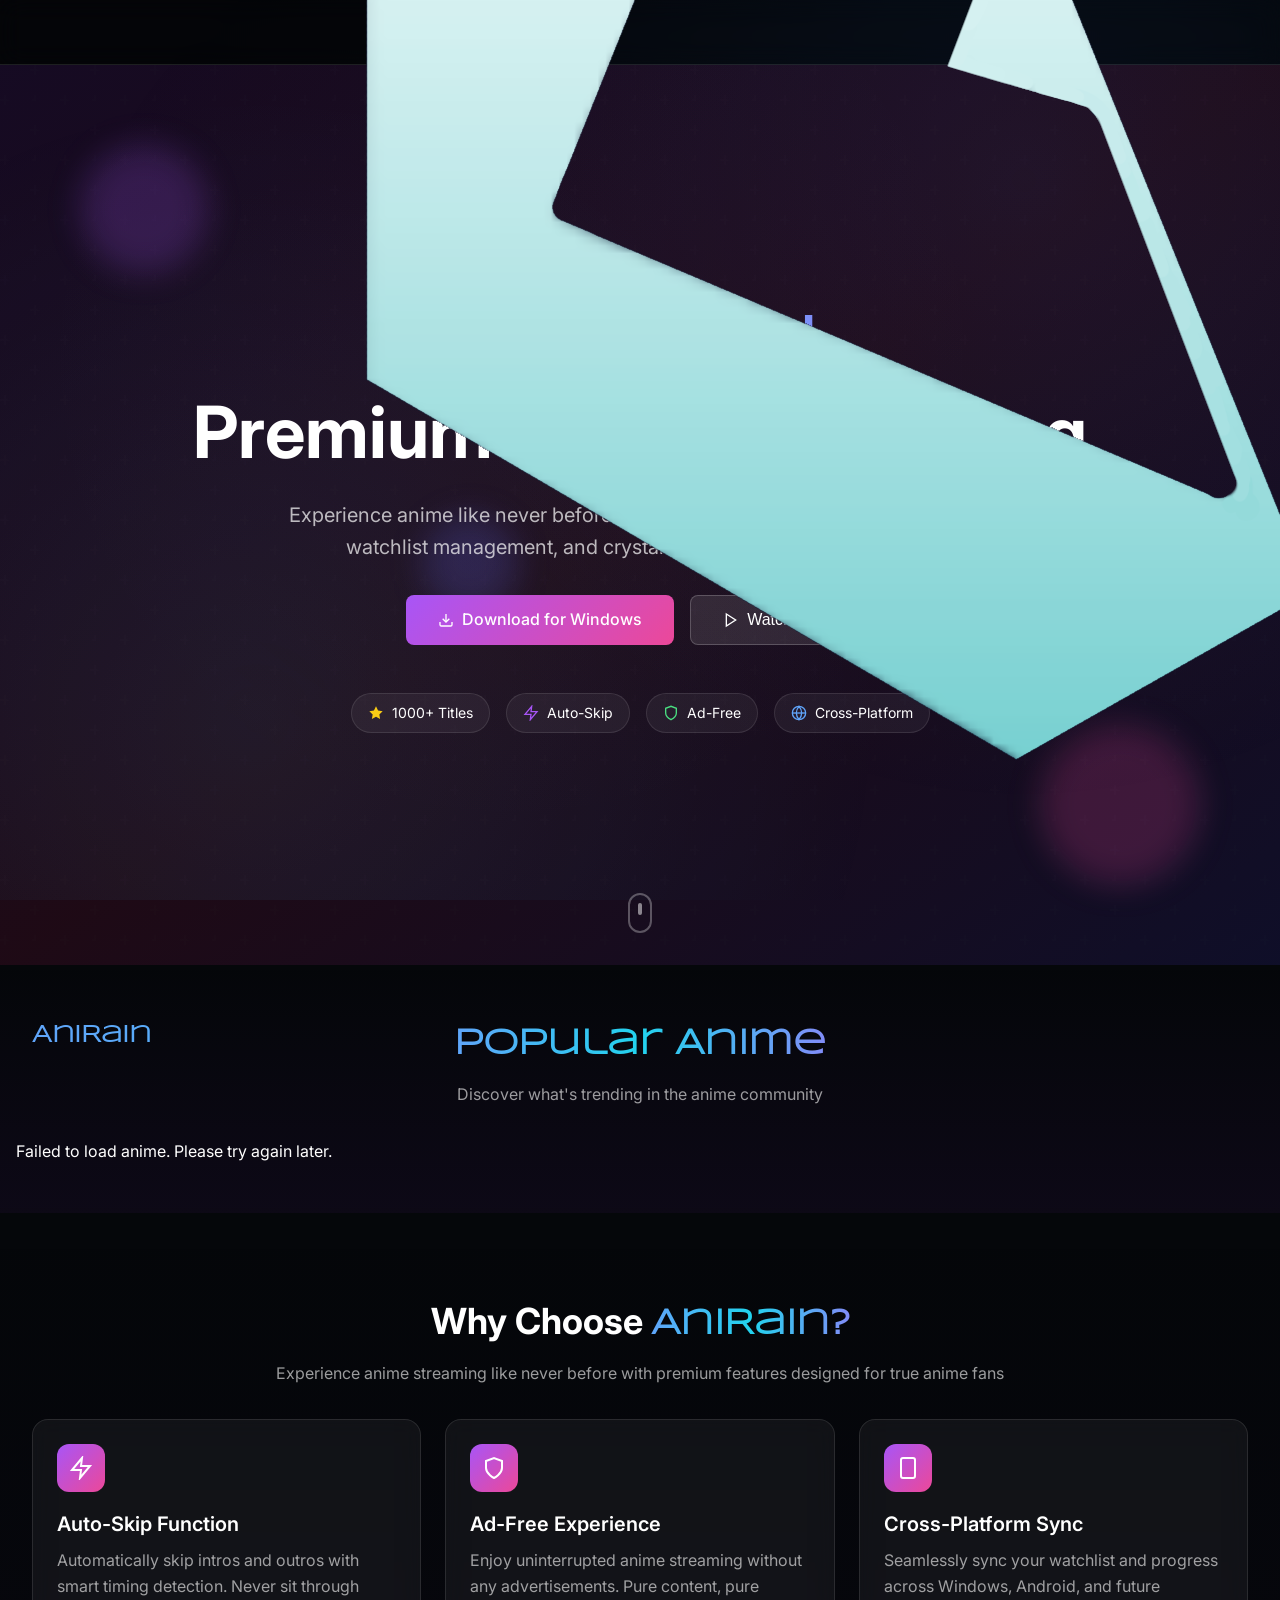
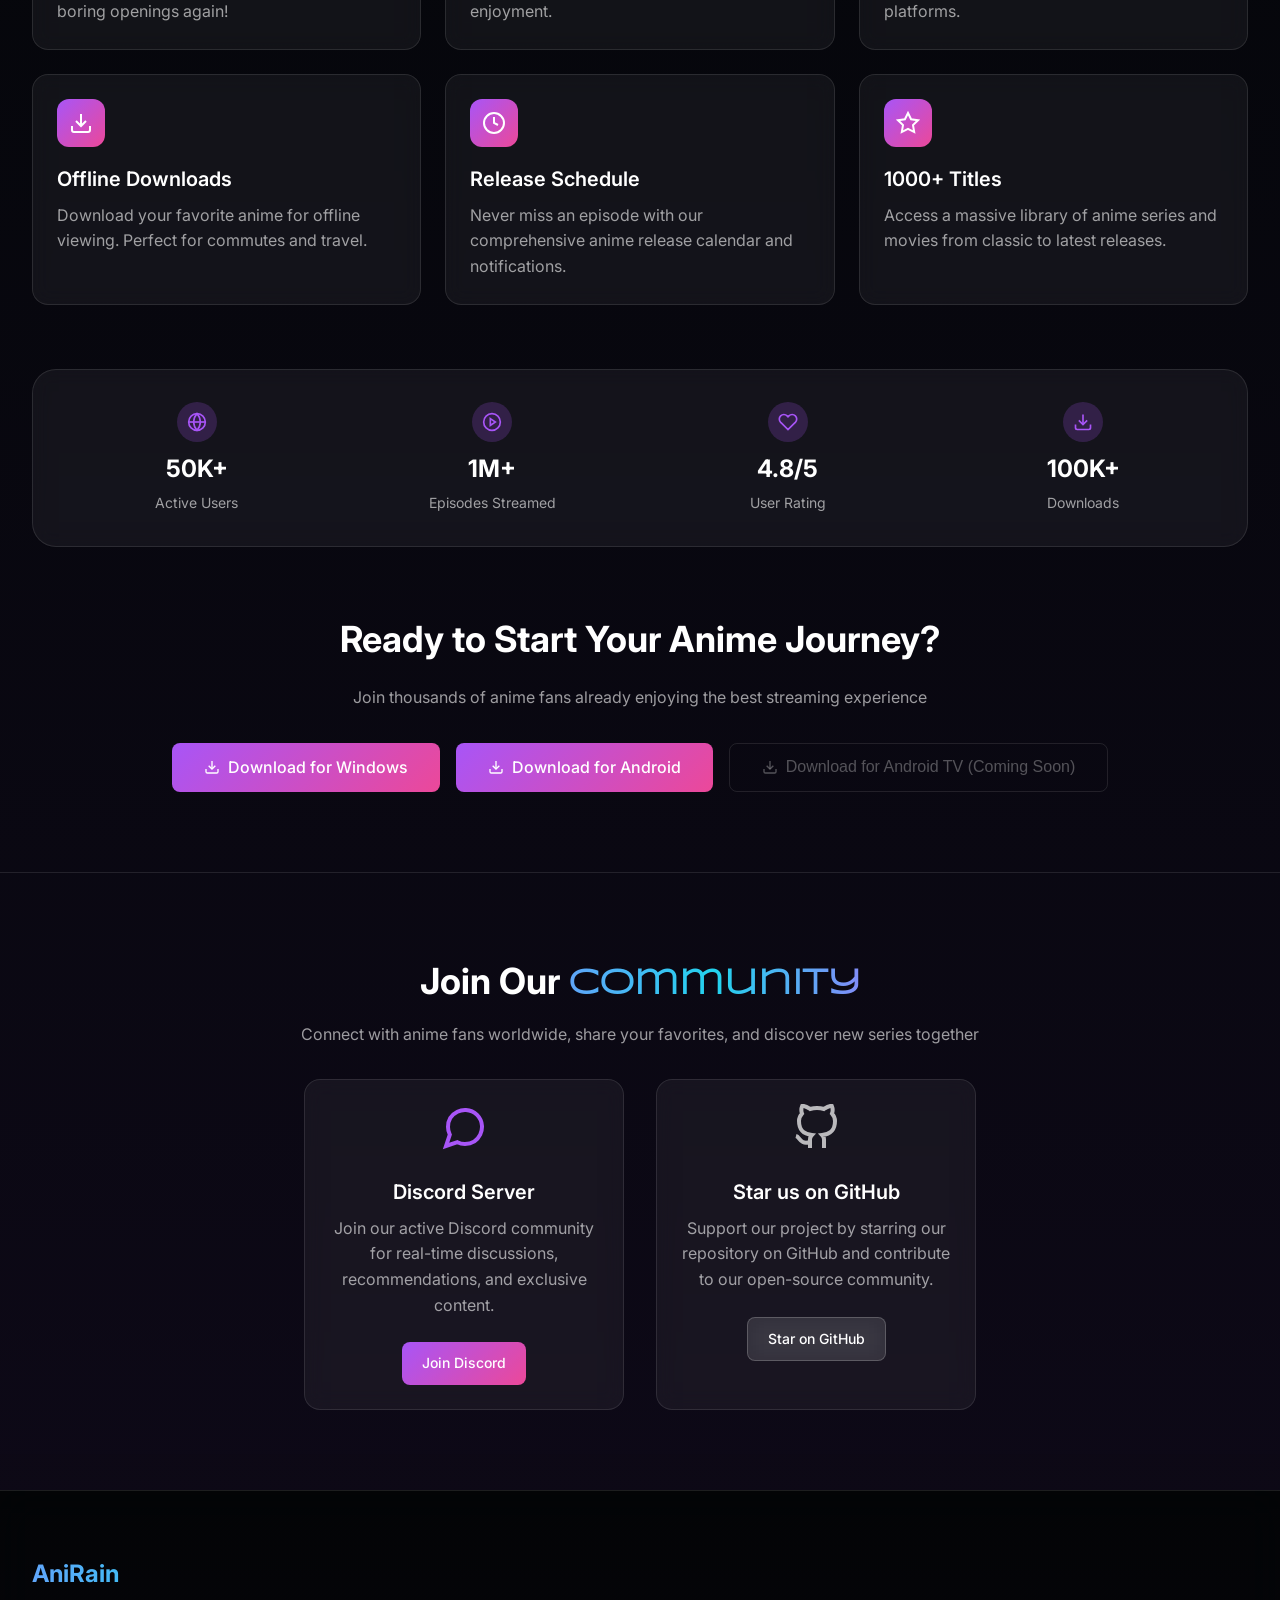
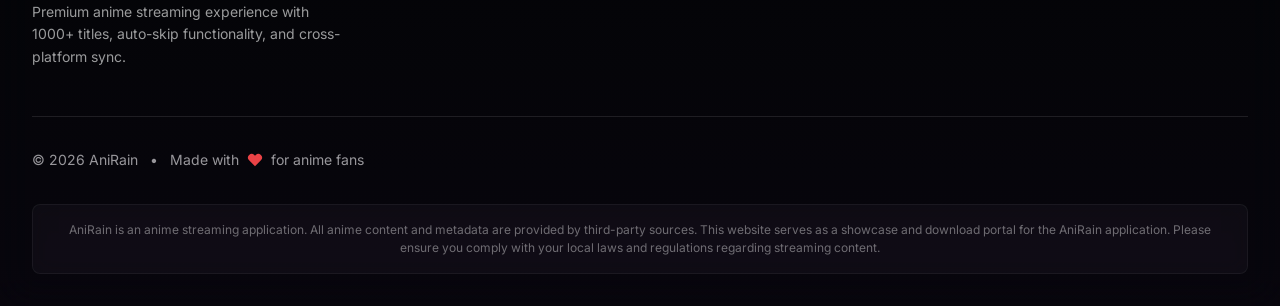
==== docs/index.html @ 56b2e604 "Update index.html" ====
<!DOCTYPE html>
<html lang="en">
  <head>
  <meta charset="UTF-8">
  <meta name="viewport" content="width=device-width, initial-scale=1.0">
  
  <title>AniRain - Premium Anime Streaming App</title>
  
  <meta name="description" content="Experience anime like never before with AniRain - featuring 1000+ titles, auto-skip, watchlist, and high-quality streaming up to 1080p.">
  <meta name="keywords" content="anime, streaming, app, download, windows, android, watchlist, auto-skip">
  
  <!-- Site Name -->
  <meta name="application-name" content="AniRain">
  <meta property="og:site_name" content="AniRain">
  <meta property="og:title" content="AniRain - Premium Anime Streaming App">
  <meta property="og:description" content="Experience anime like never before with AniRain.">
  
  <!-- Optional -->
  <meta name="robots" content="index, follow">
  
  <link rel="icon" type="image/x-icon" href="assets/logo.ico">
  <link rel="stylesheet" href="styles.css">
  
  <link rel="preconnect" href="https://fonts.googleapis.com">
  <link rel="preconnect" href="https://fonts.gstatic.com" crossorigin>
  <link href="https://fonts.googleapis.com/css2?family=Inter:wght@300;400;500;600;700;800;900&display=swap" rel="stylesheet">
</head>
<body>
  <!-- Navigation -->
  <nav class="nav">
    <div class="nav-container">
      <div class="nav-content">
        <div class="logo">
          <img src="assets/logo2.png">
          <h1 class="logo-text">AniRain</h1>
        </div>
        
        <div class="nav-links desktop-only">
          <a href="#hero" class="nav-link">
            <svg class="icon" viewBox="0 0 24 24" fill="none" stroke="currentColor" stroke-width="2"><path d="M3 9l9-7 9 7v11a2 2 0 0 1-2 2H5a2 2 0 0 1-2-2z"></path><polyline points="9 22 9 12 15 12 15 22"></polyline></svg>
            Home
          </a>
          <a href="#features" class="nav-link">
            <svg class="icon" viewBox="0 0 24 24" fill="none" stroke="currentColor" stroke-width="2"><polygon points="12 2 15.09 8.26 22 9.27 17 14.14 18.18 21.02 12 17.77 5.82 21.02 7 14.14 2 9.27 8.91 8.26 12 2"></polygon></svg>
            Features
          </a>
          <a href="#anime" class="nav-link">
            <svg class="icon" viewBox="0 0 24 24" fill="none" stroke="currentColor" stroke-width="2"><circle cx="12" cy="12" r="10"></circle><polygon points="10 8 16 12 10 16 10 8"></polygon></svg>
            Anime
          </a>
          <a href="#community" class="nav-link">
            <svg class="icon" viewBox="0 0 24 24" fill="none" stroke="currentColor" stroke-width="2"><path d="M17 21v-2a4 4 0 0 0-4-4H5a4 4 0 0 0-4 4v2"></path><circle cx="9" cy="7" r="4"></circle><path d="M23 21v-2a4 4 0 0 0-3-3.87"></path><path d="M16 3.13a4 4 0 0 1 0 7.75"></path></svg>
            Community
          </a>
          <a href="https://github.com/Stephin29/AniRain/releases/download/V1.1.1_Android_Release/AniRain_Windows_64x_Release.exe" class="btn btn-gradient" download>
            <svg class="icon" viewBox="0 0 24 24" fill="none" stroke="currentColor" stroke-width="2"><path d="M21 15v4a2 2 0 0 1-2 2H5a2 2 0 0 1-2-2v-4"></path><polyline points="7 10 12 15 17 10"></polyline><line x1="12" y1="15" x2="12" y2="3"></line></svg>
            Download
          </a>
        </div>

        <button class="mobile-menu-btn mobile-only" id="mobileMenuBtn" aria-label="Toggle menu">
          <svg class="menu-icon" viewBox="0 0 24 24" fill="none" stroke="currentColor" stroke-width="2"><line x1="3" y1="12" x2="21" y2="12"></line><line x1="3" y1="6" x2="21" y2="6"></line><line x1="3" y1="18" x2="21" y2="18"></line></svg>
          <svg class="close-icon hidden" viewBox="0 0 24 24" fill="none" stroke="currentColor" stroke-width="2"><line x1="18" y1="6" x2="6" y2="18"></line><line x1="6" y1="6" x2="18" y2="18"></line></svg>
        </button>
      </div>
    </div>

    <!-- Mobile Menu -->
    <div class="mobile-menu hidden" id="mobileMenu">
      <div class="mobile-menu-content">
        <a href="#hero" class="mobile-nav-link">
          <svg class="icon" viewBox="0 0 24 24" fill="none" stroke="currentColor" stroke-width="2"><path d="M3 9l9-7 9 7v11a2 2 0 0 1-2 2H5a2 2 0 0 1-2-2z"></path><polyline points="9 22 9 12 15 12 15 22"></polyline></svg>
          Home
        </a>
        <a href="#features" class="mobile-nav-link">
          <svg class="icon" viewBox="0 0 24 24" fill="none" stroke="currentColor" stroke-width="2"><polygon points="12 2 15.09 8.26 22 9.27 17 14.14 18.18 21.02 12 17.77 5.82 21.02 7 14.14 2 9.27 8.91 8.26 12 2"></polygon></svg>
          Features
        </a>
        <a href="#anime" class="mobile-nav-link">
          <svg class="icon" viewBox="0 0 24 24" fill="none" stroke="currentColor" stroke-width="2"><circle cx="12" cy="12" r="10"></circle><polygon points="10 8 16 12 10 16 10 8"></polygon></svg>
          Anime
        </a>
        <a href="#community" class="mobile-nav-link">
          <svg class="icon" viewBox="0 0 24 24" fill="none" stroke="currentColor" stroke-width="2"><path d="M17 21v-2a4 4 0 0 0-4-4H5a4 4 0 0 0-4 4v2"></path><circle cx="9" cy="7" r="4"></circle><path d="M23 21v-2a4 4 0 0 0-3-3.87"></path><path d="M16 3.13a4 4 0 0 1 0 7.75"></path></svg>
          Community
        </a>
        <a href="https://github.com/Stephin29/AniRain/releases/download/V1.1.1_Android_Release/AniRain_Windows_64x_Release.exe" class="btn btn-gradient mobile-full" download>
          <svg class="icon" viewBox="0 0 24 24" fill="none" stroke="currentColor" stroke-width="2"><path d="M21 15v4a2 2 0 0 1-2 2H5a2 2 0 0 1-2-2v-4"></path><polyline points="7 10 12 15 17 10"></polyline><line x1="12" y1="15" x2="12" y2="3"></line></svg>
          Download
        </a>
      </div>
    </div>
  </nav>

  <!-- Hero Section -->
  <section id="hero" class="hero">
    <!-- Background Effects -->
    <div class="hero-bg">
      <div class="hero-gradient"></div>
      <div class="hero-pattern"></div>
      
      <!-- Floating Elements -->
      <div class="floating-element floating-1"></div>
      <div class="floating-element floating-2"></div>
      <div class="floating-element floating-3"></div>
    </div>

    <!-- Hero Content -->
    <div class="hero-content">
      <div class="hero-text animate-fade-up">
        <h1 class="hero-title">
          <span class="text-gradient">ANIRAIN</span>
          <br>
          Premium Anime Streaming
        </h1>
        
        <p class="hero-subtitle animate-fade-up" style="animation-delay: 0.2s">
          Experience anime like never before with 1000+ titles, auto-skip functionality, 
          watchlist management, and crystal-clear streaming up to 1080p.
        </p>

        <div class="hero-buttons animate-fade-up" style="animation-delay: 0.4s">
          <a href="https://github.com/Stephin29/AniRain/releases/download/V1.1.1_Android_Release/AniRain_Windows_64x_Release.exe" class="btn btn-gradient btn-lg" download>
            <svg class="icon" viewBox="0 0 24 24" fill="none" stroke="currentColor" stroke-width="2"><path d="M21 15v4a2 2 0 0 1-2 2H5a2 2 0 0 1-2-2v-4"></path><polyline points="7 10 12 15 17 10"></polyline><line x1="12" y1="15" x2="12" y2="3"></line></svg>
            Download for Windows
          </a>
          <button class="btn btn-glass btn-lg" id="watchDemoBtn">
            <svg class="icon" viewBox="0 0 24 24" fill="none" stroke="currentColor" stroke-width="2"><polygon points="5 3 19 12 5 21 5 3"></polygon></svg>
            Watch Trailer
          </button>
        </div>

        <!-- Feature Pills -->
        <div class="feature-pills animate-fade-up" style="animation-delay: 0.6s">
          <div class="pill">
            <svg class="pill-icon pill-icon-yellow" viewBox="0 0 24 24" fill="currentColor"><polygon points="12 2 15.09 8.26 22 9.27 17 14.14 18.18 21.02 12 17.77 5.82 21.02 7 14.14 2 9.27 8.91 8.26 12 2"></polygon></svg>
            <span>1000+ Titles</span>
          </div>
          <div class="pill">
            <svg class="pill-icon pill-icon-purple" viewBox="0 0 24 24" fill="none" stroke="currentColor" stroke-width="2"><polygon points="13 2 3 14 12 14 11 22 21 10 12 10 13 2"></polygon></svg>
            <span>Auto-Skip</span>
          </div>
          <div class="pill">
            <svg class="pill-icon pill-icon-green" viewBox="0 0 24 24" fill="none" stroke="currentColor" stroke-width="2"><path d="M12 22s8-4 8-10V5l-8-3-8 3v7c0 6 8 10 8 10z"></path></svg>
            <span>Ad-Free</span>
          </div>
          <div class="pill">
            <svg class="pill-icon pill-icon-blue" viewBox="0 0 24 24" fill="none" stroke="currentColor" stroke-width="2"><circle cx="12" cy="12" r="10"></circle><line x1="2" y1="12" x2="22" y2="12"></line><path d="M12 2a15.3 15.3 0 0 1 4 10 15.3 15.3 0 0 1-4 10 15.3 15.3 0 0 1-4-10 15.3 15.3 0 0 1 4-10z"></path></svg>
            <span>Cross-Platform</span>
          </div>
        </div>
      </div>
    </div>

    <!-- Scroll Indicator -->
    <div class="scroll-indicator">
      <div class="scroll-mouse">
        <div class="scroll-dot"></div>
      </div>
    </div>
  </section>

  <!-- Anime Section -->
  <section id="anime" class="anime-section">
    <div class="section-header">
      <h2 class="section-title"><span class="text-gradient">Popular Anime</span></h2>
      <p class="section-subtitle">Discover what's trending in the anime community</p>
    </div>

    <!-- Loading Skeleton -->
    <div class="anime-loading" id="animeLoading">
      <div class="skeleton-row">
        <div class="skeleton-card"></div>
        <div class="skeleton-card"></div>
        <div class="skeleton-card"></div>
        <div class="skeleton-card"></div>
        <div class="skeleton-card"></div>
        <div class="skeleton-card"></div>
        <div class="skeleton-card"></div>
        <div class="skeleton-card"></div>
      </div>
      <div class="skeleton-row">
        <div class="skeleton-card"></div>
        <div class="skeleton-card"></div>
        <div class="skeleton-card"></div>
        <div class="skeleton-card"></div>
        <div class="skeleton-card"></div>
        <div class="skeleton-card"></div>
        <div class="skeleton-card"></div>
        <div class="skeleton-card"></div>
      </div>
    </div>

    <!-- Anime Rows -->
    <div class="anime-rows hidden" id="animeRows">
      <!-- First Row - Scrolls Left -->
      <div class="anime-row-container">
        <div class="anime-row scroll-left" id="animeRow1"></div>
      </div>
      
      <!-- Second Row - Scrolls Right -->
      <div class="anime-row-container">
        <div class="anime-row scroll-right" id="animeRow2"></div>
      </div>
    </div>
  </section>

  <!-- Features Section -->
  <section id="features" class="features-section">
    <div class="container">
      <!-- Section Header -->
      <div class="section-header animate-on-scroll">
        <h2 class="section-title">Why Choose <span class="text-gradient">AniRain?</span></h2>
        <p class="section-subtitle">Experience anime streaming like never before with premium features designed for true anime fans</p>
      </div>

      <!-- Features Grid -->
      <div class="features-grid">
        <div class="feature-card animate-on-scroll">
          <div class="feature-icon">
            <svg viewBox="0 0 24 24" fill="none" stroke="currentColor" stroke-width="2"><polygon points="13 2 3 14 12 14 11 22 21 10 12 10 13 2"></polygon></svg>
          </div>
          <h3 class="feature-title">Auto-Skip Function</h3>
          <p class="feature-desc">Automatically skip intros and outros with smart timing detection. Never sit through boring openings again!</p>
        </div>

        <div class="feature-card animate-on-scroll">
          <div class="feature-icon">
            <svg viewBox="0 0 24 24" fill="none" stroke="currentColor" stroke-width="2"><path d="M12 22s8-4 8-10V5l-8-3-8 3v7c0 6 8 10 8 10z"></path></svg>
          </div>
          <h3 class="feature-title">Ad-Free Experience</h3>
          <p class="feature-desc">Enjoy uninterrupted anime streaming without any advertisements. Pure content, pure enjoyment.</p>
        </div>

        <div class="feature-card animate-on-scroll">
          <div class="feature-icon">
            <svg viewBox="0 0 24 24" fill="none" stroke="currentColor" stroke-width="2"><rect x="5" y="2" width="14" height="20" rx="2" ry="2"></rect><line x1="12" y1="18" x2="12.01" y2="18"></line></svg>
          </div>
          <h3 class="feature-title">Cross-Platform Sync</h3>
          <p class="feature-desc">Seamlessly sync your watchlist and progress across Windows, Android, and future platforms.</p>
        </div>

        <div class="feature-card animate-on-scroll">
          <div class="feature-icon">
            <svg viewBox="0 0 24 24" fill="none" stroke="currentColor" stroke-width="2"><path d="M21 15v4a2 2 0 0 1-2 2H5a2 2 0 0 1-2-2v-4"></path><polyline points="7 10 12 15 17 10"></polyline><line x1="12" y1="15" x2="12" y2="3"></line></svg>
          </div>
          <h3 class="feature-title">Offline Downloads</h3>
          <p class="feature-desc">Download your favorite anime for offline viewing. Perfect for commutes and travel.</p>
        </div>

        <div class="feature-card animate-on-scroll">
          <div class="feature-icon">
            <svg viewBox="0 0 24 24" fill="none" stroke="currentColor" stroke-width="2"><circle cx="12" cy="12" r="10"></circle><polyline points="12 6 12 12 16 14"></polyline></svg>
          </div>
          <h3 class="feature-title">Release Schedule</h3>
          <p class="feature-desc">Never miss an episode with our comprehensive anime release calendar and notifications.</p>
        </div>

        <div class="feature-card animate-on-scroll">
          <div class="feature-icon">
            <svg viewBox="0 0 24 24" fill="none" stroke="currentColor" stroke-width="2"><polygon points="12 2 15.09 8.26 22 9.27 17 14.14 18.18 21.02 12 17.77 5.82 21.02 7 14.14 2 9.27 8.91 8.26 12 2"></polygon></svg>
          </div>
          <h3 class="feature-title">1000+ Titles</h3>
          <p class="feature-desc">Access a massive library of anime series and movies from classic to latest releases.</p>
        </div>
      </div>

      <!-- Stats Section -->
      <div class="stats-section animate-on-scroll">
        <div class="stats-grid">
          <div class="stat-item">
            <div class="stat-icon">
              <svg viewBox="0 0 24 24" fill="none" stroke="currentColor" stroke-width="2"><circle cx="12" cy="12" r="10"></circle><line x1="2" y1="12" x2="22" y2="12"></line><path d="M12 2a15.3 15.3 0 0 1 4 10 15.3 15.3 0 0 1-4 10 15.3 15.3 0 0 1-4-10 15.3 15.3 0 0 1 4-10z"></path></svg>
            </div>
            <div class="stat-value">50K+</div>
            <div class="stat-label">Active Users</div>
          </div>

          <div class="stat-item">
            <div class="stat-icon">
              <svg viewBox="0 0 24 24" fill="none" stroke="currentColor" stroke-width="2"><circle cx="12" cy="12" r="10"></circle><polygon points="10 8 16 12 10 16 10 8"></polygon></svg>
            </div>
            <div class="stat-value">1M+</div>
            <div class="stat-label">Episodes Streamed</div>
          </div>

          <div class="stat-item">
            <div class="stat-icon">
              <svg viewBox="0 0 24 24" fill="none" stroke="currentColor" stroke-width="2"><path d="M20.84 4.61a5.5 5.5 0 0 0-7.78 0L12 5.67l-1.06-1.06a5.5 5.5 0 0 0-7.78 7.78l1.06 1.06L12 21.23l7.78-7.78 1.06-1.06a5.5 5.5 0 0 0 0-7.78z"></path></svg>
            </div>
            <div class="stat-value">4.8/5</div>
            <div class="stat-label">User Rating</div>
          </div>

          <div class="stat-item">
            <div class="stat-icon">
              <svg viewBox="0 0 24 24" fill="none" stroke="currentColor" stroke-width="2"><path d="M21 15v4a2 2 0 0 1-2 2H5a2 2 0 0 1-2-2v-4"></path><polyline points="7 10 12 15 17 10"></polyline><line x1="12" y1="15" x2="12" y2="3"></line></svg>
            </div>
            <div class="stat-value">100K+</div>
            <div class="stat-label">Downloads</div>
          </div>
        </div>
      </div>

      <!-- CTA Section -->
      <div class="cta-section animate-on-scroll">
        <h3 class="cta-title">Ready to Start Your Anime Journey?</h3>
        <p class="cta-subtitle">Join thousands of anime fans already enjoying the best streaming experience</p>
        <div class="cta-buttons">
          <a href="https://github.com/Stephin29/AniRain/releases/download/V1.1.1_Android_Release/AniRain_Windows_64x_Release.exe" class="btn btn-gradient btn-lg" download>
            <svg class="icon" viewBox="0 0 24 24" fill="none" stroke="currentColor" stroke-width="2"><path d="M21 15v4a2 2 0 0 1-2 2H5a2 2 0 0 1-2-2v-4"></path><polyline points="7 10 12 15 17 10"></polyline><line x1="12" y1="15" x2="12" y2="3"></line></svg>
            Download for Windows
          </a>
          <a href="https://github.com/Stephin29/AniRain/releases/download/V1.1.1_Android_Release/AniRain_Android_64x_Release.apk" class="btn btn-gradient btn-lg" download>
            <svg class="icon" viewBox="0 0 24 24" fill="none" stroke="currentColor" stroke-width="2"><path d="M21 15v4a2 2 0 0 1-2 2H5a2 2 0 0 1-2-2v-4"></path><polyline points="7 10 12 15 17 10"></polyline><line x1="12" y1="15" x2="12" y2="3"></line></svg>
            Download for Android
          </a>
          <button class="btn btn-disabled btn-lg" disabled>
            <svg class="icon" viewBox="0 0 24 24" fill="none" stroke="currentColor" stroke-width="2"><path d="M21 15v4a2 2 0 0 1-2 2H5a2 2 0 0 1-2-2v-4"></path><polyline points="7 10 12 15 17 10"></polyline><line x1="12" y1="15" x2="12" y2="3"></line></svg>
            Download for Android TV (Coming Soon)
          </button>
        </div>
      </div>
    </div>

    <!-- Community Section -->
    <div id="community" class="community-section">
      <div class="container">
        <div class="section-header animate-on-scroll">
          <h2 class="section-title">Join Our <span class="text-gradient">Community</span></h2>
          <p class="section-subtitle">Connect with anime fans worldwide, share your favorites, and discover new series together</p>
        </div>

        <div class="community-grid">
          <div class="community-card animate-on-scroll">
            <svg class="community-icon" viewBox="0 0 24 24" fill="none" stroke="currentColor" stroke-width="2"><path d="M21 11.5a8.38 8.38 0 0 1-.9 3.8 8.5 8.5 0 0 1-7.6 4.7 8.38 8.38 0 0 1-3.8-.9L3 21l1.9-5.7a8.38 8.38 0 0 1-.9-3.8 8.5 8.5 0 0 1 4.7-7.6 8.38 8.38 0 0 1 3.8-.9h.5a8.48 8.48 0 0 1 8 8v.5z"></path></svg>
            <h3 class="community-title">Discord Server</h3>
            <p class="community-desc">Join our active Discord community for real-time discussions, recommendations, and exclusive content.</p>
            <a href="https://discord.gg/AzfFvRX7MZ" class="btn btn-gradient" target="_blank" rel="noopener noreferrer">Join Discord</a>
          </div>

          <div class="community-card animate-on-scroll">
            <svg class="community-icon" viewBox="0 0 24 24" fill="none" stroke="currentColor" stroke-width="2"><path d="M9 19c-5 1.5-5-2.5-7-3m14 6v-3.87a3.37 3.37 0 0 0-.94-2.61c3.14-.35 6.44-1.54 6.44-7A5.44 5.44 0 0 0 20 4.77 5.07 5.07 0 0 0 19.91 1S18.73.65 16 2.48a13.38 13.38 0 0 0-7 0C6.27.65 5.09 1 5.09 1A5.07 5.07 0 0 0 5 4.77a5.44 5.44 0 0 0-1.5 3.78c0 5.42 3.3 6.61 6.44 7A3.37 3.37 0 0 0 9 18.13V22"></path></svg>
            <h3 class="community-title">Star us on GitHub</h3>
            <p class="community-desc">Support our project by starring our repository on GitHub and contribute to our open-source community.</p>
            <a href="https://github.com/Stephin29/AniRain" class="btn btn-glass" target="_blank" rel="noopener noreferrer">Star on GitHub</a>
          </div>
        </div>
      </div>
    </div>
  </section>

  <!-- Footer -->
  <footer class="footer">
    <div class="footer-bg"></div>
    
    <div class="container">
      <div class="footer-content">
        <!-- Brand Section -->
        <div class="footer-brand">
          <h3 class="footer-logo">AniRain</h3>
          <p class="footer-desc">Premium anime streaming experience with 1000+ titles, auto-skip functionality, and cross-platform sync.</p>
        </div>
      </div>

      <!-- Bottom Section -->
      <div class="footer-bottom">
        <div class="footer-info">
          <span>&copy; <span id="currentYear">2026</span> AniRain</span>
          <span class="separator">•</span>
          <span>Made with</span>
          <svg class="heart-icon" viewBox="0 0 24 24" fill="currentColor"><path d="M20.84 4.61a5.5 5.5 0 0 0-7.78 0L12 5.67l-1.06-1.06a5.5 5.5 0 0 0-7.78 7.78l1.06 1.06L12 21.23l7.78-7.78 1.06-1.06a5.5 5.5 0 0 0 0-7.78z"></path></svg>
          <span>for anime fans</span>
        </div>
      </div>

      <!-- Disclaimer -->
      <div class="footer-disclaimer">
        <p>AniRain is an anime streaming application. All anime content and metadata are provided by third-party sources. This website serves as a showcase and download portal for the AniRain application. Please ensure you comply with your local laws and regulations regarding streaming content.</p>
      </div>
    </div>
  </footer>

  <!-- Video Modal Overlay -->
  <div class="video-modal" id="videoModal">
    <div class="video-modal-backdrop" id="videoModalBackdrop"></div>
    <div class="video-modal-content">
      <button class="video-modal-close" id="videoModalClose" aria-label="Close video">
        <svg viewBox="0 0 24 24" fill="none" stroke="currentColor" stroke-width="2"><line x1="18" y1="6" x2="6" y2="18"></line><line x1="6" y1="6" x2="18" y2="18"></line></svg>
      </button>
      <div class="video-container">
        <video class="custom-video-player" controls autoplay="0">
          <source src="Video.mp4" type="video/mp4">
          Your browser does not support the video tag.
        </video>
      </div>
    </div>
  </div>

  <script src="script.js"></script>
</body>
</html>
---- docs/styles.css ----
@font-face{
  font-family: "Syncopate";
  src: url("Syncopate-Regular.ttf");
}
@font-face{
  font-family: "Syncopate-Bold";
  src: url("Syncopate-Bold.ttf");
}

/* ===== CSS VARIABLES ===== */
:root {
  --color-bg: #05070a;
  --color-surface: rgba(13, 17, 23, 0.37);
  --color-black: #000000;
  --color-text: #ffffff;
  --color-text-light: hsl(0, 0%, 95%);
  --color-text-muted: rgba(255, 255, 255, 0.6);
  --color-border: rgba(255, 255, 255, 0.05);
  --color-border-soft: rgba(255, 255, 255, 0.1);
  --color-border-medium: rgba(255, 255, 255, 0.2);
  --color-accent: #43c6fa;
  --color-accent-fade: rgba(67, 198, 250, 0.2);
  --color-accent-shadow: rgba(67, 198, 250, 0.3);
  --color-accent-strong: rgb(67, 198, 250);
  --color-highlight: #3b82f6;
  --color-highlight-strong: rgb(97, 118, 187);
  --color-purple: #a855f7;
  --color-pink: #ec4899;
  --color-indigo: #6366f1;
  --color-yellow: #facc15;
  --color-green: #4ade80;
  --color-blue: #60a5fa;
  --color-red: #ef4444;
}

/* ===== RESET & BASE ===== */
* {
  margin: 0;
  padding: 0;
  box-sizing: border-box;
}

html {
  scroll-behavior: smooth;
}

body {
  font-family: 'Inter', -apple-system, BlinkMacSystemFont, 'Segoe UI', Roboto, sans-serif;
  background: var(--color-bg);
  color: var(--color-text);
  line-height: 1.6;
  min-height: 100vh;
  overflow-x: hidden;
}

body::before {
  content: '';
  position: fixed;
  top: 0;
  left: 0;
  right: 0;
  bottom: 0;
  background: 
    radial-gradient(circle at 20% 80%, rgba(67, 198, 250, 0.1) 0%, transparent 50%),
    radial-gradient(circle at 80% 20%, rgba(59, 130, 246, 0.1) 0%, transparent 50%),
    radial-gradient(circle at 40% 40%, rgba(97, 118, 187, 0.05) 0%, transparent 50%);
  pointer-events: none;
  z-index: -1;
}

.container {
  max-width: 1280px;
  margin: 0 auto;
  padding: 0 1rem;
}

@media (min-width: 640px) {
  .container {
    padding: 0 1.5rem;
  }
}

@media (min-width: 1024px) {
  .container {
    padding: 0 2rem;
  }
}

/* ===== UTILITY CLASSES ===== */
.hidden {
  display: none !important;
}

.desktop-only {
  display: none;
}

@media (min-width: 768px) {
  .desktop-only {
    display: flex;
  }
  .mobile-only {
    display: none !important;
  }
}

.text-gradient {
  background: linear-gradient(to right, #60a5fa, #22d3ee, #818cf8);
  -webkit-background-clip: text;
  background-clip: text;
  color: transparent;
  font-family: "syncopate";
}

/* ===== GLASS MORPHISM ===== */
.glass {
  backdrop-filter: blur(12px);
  background: rgba(255, 255, 255, 0.05);
  border: 1px solid rgba(255, 255, 255, 0.1);
}

.glass-dark {
  backdrop-filter: blur(12px);
  background: rgba(0, 0, 0, 0.2);
  border: 1px solid rgba(255, 255, 255, 0.1);
}

/* ===== BUTTONS ===== */
.btn {
  display: inline-flex;
  align-items: center;
  justify-content: center;
  gap: 0.5rem;
  padding: 0.625rem 1.25rem;
  font-size: 0.875rem;
  font-weight: 500;
  border-radius: 0.5rem;
  border: none;
  cursor: pointer;
  transition: all 0.3s ease;
  text-decoration: none;
  white-space: nowrap;
}

.btn .icon {
  width: 1rem;
  height: 1rem;
}

.btn-gradient {
  background: linear-gradient(135deg, var(--color-purple), var(--color-pink));
  color: white;
}

.btn-gradient:hover {
  transform: translateY(-2px);
  box-shadow: 0 10px 20px -10px rgba(168, 85, 247, 0.5);
}

.btn-glass {
  background: rgba(255, 255, 255, 0.1);
  color: white;
  border: 1px solid rgba(255, 255, 255, 0.2);
  backdrop-filter: blur(10px);
}

.btn-glass:hover {
  background: rgba(255, 255, 255, 0.15);
}

.btn-lg {
  padding: 0.75rem 2rem;
  font-size: 1rem;
}

.btn-disabled {
  opacity: 0.5;
  cursor: not-allowed;
  background: transparent;
  color: var(--color-text-muted);
  border: 1px solid rgba(255, 255, 255, 0.2);
}

.btn-disabled:hover {
  transform: none;
}

.mobile-full {
  width: 100%;
  margin-top: 0.5rem;
}

/* ===== NAVIGATION ===== */
.nav {
  position: sticky;
  top: 0;
  z-index: 50;
  background: rgba(0, 0, 0, 0.2);
  backdrop-filter: blur(12px);
  border-bottom: 1px solid rgba(255, 255, 255, 0.1);
}

.nav-container {
  max-width: 1280px;
  margin: 0 auto;
  padding: 0 1rem;
}

@media (min-width: 640px) {
  .nav-container {
    padding: 0 1.5rem;
  }
}

@media (min-width: 1024px) {
  .nav-container {
    padding: 0 2rem;
  }
}

.nav-content {
  display: flex;
  align-items: center;
  justify-content: space-between;
  height: 4rem;
}

.logo-text {
  font-size: 1.5rem;
  font-weight: 700;
  background: linear-gradient(to right, #60a5fa, #22d3ee, #818cf8);
  -webkit-background-clip: text;
  background-clip: text;
  font-family: 'Syncopate';
  color: transparent;
}

.nav-links {
  display: none;
  align-items: center;
  gap: 1.5rem;
}

@media (min-width: 768px) {
  .nav-links {
    display: flex;
  }
}

.nav-link {
  display: inline-flex;
  align-items: center;
  gap: 0.5rem;
  color: white;
  text-decoration: none;
  font-size: 0.875rem;
  font-weight: 500;
  transition: color 0.2s;
}

.nav-link:hover {
  color: var(--color-purple);
}

.nav-link .icon {
  width: 1rem;
  height: 1rem;
}

/* Mobile Menu Button */
.mobile-menu-btn {
  display: flex;
  align-items: center;
  justify-content: center;
  width: 2.5rem;
  height: 2.5rem;
  background: transparent;
  border: none;
  color: white;
  cursor: pointer;
}

.mobile-menu-btn svg {
  width: 1.5rem;
  height: 1.5rem;
}

/* Mobile Menu */
.mobile-menu {
  background: rgba(0, 0, 0, 0.3);
  backdrop-filter: blur(12px);
  border-top: 1px solid rgba(255, 255, 255, 0.1);
}

.mobile-menu-content {
  padding: 1rem 1rem 1.5rem;
  display: flex;
  flex-direction: column;
  gap: 0.5rem;
}

.mobile-nav-link {
  display: flex;
  align-items: center;
  gap: 0.5rem;
  padding: 0.75rem;
  color: white;
  text-decoration: none;
  font-size: 0.875rem;
  font-weight: 500;
  border-radius: 0.5rem;
  transition: all 0.2s;
}

.mobile-nav-link:hover {
  color: var(--color-purple);
  background: rgba(255, 255, 255, 0.05);
}

.mobile-nav-link .icon {
  width: 1rem;
  height: 1rem;
}

/* ===== HERO SECTION ===== */
.hero {
  position: relative;
  min-height: 100vh;
  display: flex;
  align-items: center;
  justify-content: center;
  overflow: hidden;
  padding: 2rem 1rem;
}

.hero-bg {
  position: absolute;
  inset: 0;
  perspective: 1000px;
}

.hero-gradient {
  position: absolute;
  inset: 0;
  background: linear-gradient(to bottom right, rgba(88, 28, 135, 0.2), rgba(131, 24, 67, 0.2), rgba(55, 48, 163, 0.2));
}

.hero-pattern {
  position: absolute;
  inset: 0;
  background-image: url("data:image/svg+xml,%3Csvg width='60' height='60' viewBox='0 0 60 60' xmlns='http://www.w3.org/2000/svg'%3E%3Cg fill='none' fill-rule='evenodd'%3E%3Cg fill='%239C92AC' fill-opacity='0.05'%3E%3Cpath d='M36 34v-4h-2v4h-4h2v2h4zM36 4V0h-2v4h-4v2h4v4h2V6h4zM6 34v-4H4v4H0v2h4v4h2v-4h4z'/%3E%3C/g%3E%3C/g%3E%3C/svg%3E");
  opacity: 0.3;
}

/* Floating Elements */
.floating-element {
  position: absolute;
  border-radius: 50%;
  filter: blur(16px);
}

.floating-1 {
  top: 5rem;
  left: 5rem;
  width: 8rem;
  height: 8rem;
  background: rgba(168, 85, 247, 0.2);
  animation: float1 8s ease-in-out infinite;
}

.floating-2 {
  bottom: 5rem;
  right: 5rem;
  width: 10rem;
  height: 10rem;
  background: rgba(236, 72, 153, 0.2);
  animation: float2 10s ease-in-out infinite;
}

.floating-3 {
  top: 50%;
  left: 33%;
  width: 6rem;
  height: 6rem;
  background: rgba(99, 102, 241, 0.2);
  animation: float3 12s ease-in-out infinite;
}

@keyframes float1 {
  0%, 100% { transform: translateY(0) rotateY(0deg); }
  50% { transform: translateY(-30px) rotateY(180deg); }
}

@keyframes float2 {
  0%, 100% { transform: translateY(0) rotateY(360deg); }
  50% { transform: translateY(30px) rotateY(180deg); }
}

@keyframes float3 {
  0%, 100% { transform: translate(0, 0) rotateZ(0deg); }
  50% { transform: translate(50px, -50px) rotateZ(180deg); }
}

/* Hero Content */
.hero-content {
  position: relative;
  z-index: 10;
  max-width: 80rem;
  margin: 0 auto;
  text-align: center;
}

.hero-text {
  animation: fadeInUp 0.8s ease-out forwards;
}

.hero-title {
  font-size: 2.5rem;
  font-weight: 700;
  color: white;
  margin-bottom: 1.5rem;
  line-height: 1.2;
}

@media (min-width: 768px) {
  .hero-title {
    font-size: 3.5rem;
  }
}

@media (min-width: 1024px) {
  .hero-title {
    font-size: 4.5rem;
  }
}

.hero-subtitle {
  font-size: 1.125rem;
  color: rgba(255, 255, 255, 0.7);
  margin-bottom: 2rem;
  max-width: 48rem;
  margin-left: auto;
  margin-right: auto;
  animation: fadeInUp 0.8s ease-out 0.2s both;
}

@media (min-width: 768px) {
  .hero-subtitle {
    font-size: 1.25rem;
  }
}

.hero-buttons {
  display: flex;
  flex-direction: column;
  gap: 1rem;
  justify-content: center;
  margin-bottom: 3rem;
  animation: fadeInUp 0.8s ease-out 0.4s both;
}

@media (min-width: 640px) {
  .hero-buttons {
    flex-direction: row;
  }
}

/* Feature Pills */
.feature-pills {
  display: flex;
  flex-wrap: wrap;
  justify-content: center;
  gap: 1rem;
  animation: fadeInUp 0.8s ease-out 0.6s both;
}

.pill {
  display: inline-flex;
  align-items: center;
  gap: 0.5rem;
  padding: 0.5rem 1rem;
  background: rgba(255, 255, 255, 0.05);
  backdrop-filter: blur(10px);
  border: 1px solid rgba(255, 255, 255, 0.1);
  border-radius: 9999px;
  font-size: 0.875rem;
  color: white;
}

.pill-icon {
  width: 1rem;
  height: 1rem;
}

.pill-icon-yellow {
  color: var(--color-yellow);
}

.pill-icon-purple {
  color: var(--color-purple);
}

.pill-icon-green {
  color: var(--color-green);
}

.pill-icon-blue {
  color: var(--color-blue);
}

/* Scroll Indicator */
.scroll-indicator {
  position: absolute;
  bottom: 2rem;
  left: 50%;
  transform: translateX(-50%);
  animation: bounce 2s infinite;
}

.scroll-mouse {
  width: 1.5rem;
  height: 2.5rem;
  border: 2px solid rgba(255, 255, 255, 0.3);
  border-radius: 9999px;
  display: flex;
  justify-content: center;
}

.scroll-dot {
  width: 0.25rem;
  height: 0.75rem;
  background: rgba(255, 255, 255, 0.5);
  border-radius: 9999px;
  margin-top: 0.5rem;
}

@keyframes bounce {
  0%, 100% { transform: translateX(-50%) translateY(0); }
  50% { transform: translateX(-50%) translateY(10px); }
}

@keyframes fadeInUp {
  from {
    opacity: 0;
    transform: translateY(30px);
  }
  to {
    opacity: 1;
    transform: translateY(0);
  }
}

.animate-fade-up {
  opacity: 0;
  animation: fadeInUp 0.8s ease-out forwards;
}

/* ===== ANIME SECTION ===== */
.anime-section {
  padding: 3rem 0;
  overflow: hidden;
  background: linear-gradient(to bottom, transparent, rgba(88, 28, 135, 0.1));
}

.section-header {
  text-align: center;
  margin-bottom: 2rem;
}

.section-title {
  font-size: 1.875rem;
  font-weight: 700;
  color: white;
  margin-bottom: 0.5rem;
}

@media (min-width: 768px) {
  .section-title {
    font-size: 2.25rem;
  }
}

.section-subtitle {
  color: rgba(255, 255, 255, 0.6);
}

/* Loading Skeleton */
.anime-loading {
  display: flex;
  flex-direction: column;
  gap: 2rem;
  padding: 0 1rem;
}

.skeleton-row {
  display: flex;
  gap: 1rem;
  animation: pulse 2s cubic-bezier(0.4, 0, 0.6, 1) infinite;
}

.skeleton-card {
  flex-shrink: 0;
  width: 12rem;
  height: 18rem;
  background: rgba(31, 41, 55, 0.8);
  border-radius: 0.75rem;
}

@keyframes pulse {
  0%, 100% { opacity: 1; }
  50% { opacity: 0.5; }
}

/* Anime Rows */
.anime-rows {
  display: flex;
  flex-direction: column;
  gap: 2rem;
}

.anime-row-container {
  position: relative;
  overflow: hidden;
}

.anime-row {
  display: flex;
  gap: 1rem;
}

.anime-row.scroll-left {
  animation: scrollLeft 30s linear infinite;
}

.anime-row.scroll-right {
  animation: scrollRight 35s linear infinite;
}

.anime-row-container:hover .anime-row {
  animation-play-state: paused;
}

@keyframes scrollLeft {
  0% { transform: translateX(0); }
  100% { transform: translateX(-50%); }
}

@keyframes scrollRight {
  0% { transform: translateX(-50%); }
  100% { transform: translateX(0); }
}

/* Anime Card */
.anime-card {
  flex-shrink: 0;
  width: 12rem;
  height: 18rem;
  border-radius: 0.75rem;
  overflow: hidden;
  position: relative;
  cursor: pointer;
  transition: transform 0.3s;
}

.anime-card:hover {
  transform: scale(1.05);
}

.anime-card img {
  width: 100%;
  height: 100%;
  object-fit: cover;
}

.anime-card-overlay {
  position: absolute;
  inset: 0;
  background: linear-gradient(to top, rgba(0, 0, 0, 0.8), transparent, transparent);
}

.anime-card-content {
  position: absolute;
  bottom: 0;
  left: 0;
  right: 0;
  padding: 0.75rem;
}

.anime-card-title {
  color: white;
  font-weight: 600;
  font-size: 0.875rem;
  margin-bottom: 0.25rem;
  display: -webkit-box;
  -webkit-line-clamp: 2;
  -webkit-box-orient: vertical;
  overflow: hidden;
}

.anime-card-info {
  display: flex;
  align-items: center;
  justify-content: space-between;
  font-size: 0.75rem;
  color: rgba(255, 255, 255, 0.7);
}

.anime-card-rating {
  display: flex;
  align-items: center;
  gap: 0.25rem;
}

.star-icon {
  color: var(--color-yellow);
}

/* ===== FEATURES SECTION ===== */
.features-section {
  padding: 5rem 0;
  background: linear-gradient(to bottom, transparent, rgba(88, 28, 135, 0.1));
}

.features-grid {
  display: grid;
  grid-template-columns: 1fr;
  gap: 1.5rem;
  margin-bottom: 4rem;
}

@media (min-width: 640px) {
  .features-grid {
    grid-template-columns: repeat(2, 1fr);
  }
}

@media (min-width: 1024px) {
  .features-grid {
    grid-template-columns: repeat(3, 1fr);
  }
}

.feature-card {
  padding: 1.5rem;
  background: rgba(255, 255, 255, 0.05);
  backdrop-filter: blur(10px);
  border: 1px solid rgba(255, 255, 255, 0.1);
  border-radius: 1rem;
  transition: all 0.3s;
}

.feature-card:hover {
  border-color: rgba(168, 85, 247, 0.3);
  box-shadow: 0 10px 15px -3px rgba(168, 85, 247, 0.1);
}

.feature-icon {
  width: 3rem;
  height: 3rem;
  background: linear-gradient(135deg, var(--color-purple), var(--color-pink));
  border-radius: 0.75rem;
  display: flex;
  align-items: center;
  justify-content: center;
  margin-bottom: 1rem;
}

.feature-icon svg {
  width: 1.5rem;
  height: 1.5rem;
  color: white;
}

.feature-title {
  font-size: 1.25rem;
  font-weight: 600;
  color: white;
  margin-bottom: 0.5rem;
}

.feature-desc {
  color: rgba(255, 255, 255, 0.6);
  line-height: 1.6;
}

/* Stats Section */
.stats-section {
  background: rgba(255, 255, 255, 0.05);
  backdrop-filter: blur(10px);
  border: 1px solid rgba(255, 255, 255, 0.1);
  border-radius: 1.5rem;
  padding: 2rem;
  margin-bottom: 4rem;
}

.stats-grid {
  display: grid;
  grid-template-columns: repeat(2, 1fr);
  gap: 2rem;
}

@media (min-width: 768px) {
  .stats-grid {
    grid-template-columns: repeat(4, 1fr);
  }
}

.stat-item {
  text-align: center;
}

.stat-icon {
  width: 2.5rem;
  height: 2.5rem;
  background: rgba(168, 85, 247, 0.2);
  border-radius: 50%;
  display: flex;
  align-items: center;
  justify-content: center;
  margin: 0 auto 0.5rem;
}

.stat-icon svg {
  width: 1.25rem;
  height: 1.25rem;
  color: var(--color-purple);
}

.stat-value {
  font-size: 1.5rem;
  font-weight: 700;
  color: white;
  margin-bottom: 0.25rem;
}

.stat-label {
  font-size: 0.875rem;
  color: rgba(255, 255, 255, 0.6);
}

/* CTA Section */
.cta-section {
  text-align: center;
  margin-top: 4rem;
}

.cta-title {
  font-size: 1.875rem;
  font-weight: 700;
  color: white;
  margin-bottom: 1rem;
}

@media (min-width: 768px) {
  .cta-title {
    font-size: 2.25rem;
  }
}

.cta-subtitle {
  color: rgba(255, 255, 255, 0.6);
  margin-bottom: 2rem;
  max-width: 42rem;
  margin-left: auto;
  margin-right: auto;
}

.cta-buttons {
  display: flex;
  flex-direction: column;
  gap: 1rem;
  justify-content: center;
}

@media (min-width: 640px) {
  .cta-buttons {
    flex-direction: row;
  }
}

/* ===== COMMUNITY SECTION ===== */
.community-section {
  margin-top: 5rem;
  padding-top: 5rem;
  border-top: 1px solid rgba(255, 255, 255, 0.1);
}

.community-grid {
  display: grid;
  grid-template-columns: 1fr;
  gap: 2rem;
  max-width: 42rem;
  margin: 0 auto;
}

@media (min-width: 768px) {
  .community-grid {
    grid-template-columns: repeat(2, 1fr);
  }
}

.community-card {
  padding: 1.5rem;
  background: rgba(255, 255, 255, 0.05);
  backdrop-filter: blur(10px);
  border: 1px solid rgba(255, 255, 255, 0.1);
  border-radius: 1rem;
  text-align: center;
}

.community-icon {
  width: 3rem;
  height: 3rem;
  color: var(--color-purple);
  margin: 0 auto 1rem;
}

.community-card:nth-child(2) .community-icon {
  color: rgba(255, 255, 255, 0.7);
}

.community-title {
  font-size: 1.25rem;
  font-weight: 600;
  color: white;
  margin-bottom: 0.5rem;
}

.community-desc {
  color: rgba(255, 255, 255, 0.6);
  margin-bottom: 1.5rem;
  line-height: 1.6;
}

/* ===== FOOTER ===== */
.footer {
  position: relative;
  border-top: 1px solid rgba(255, 255, 255, 0.1);
  background: rgba(0, 0, 0, 0.3);
  backdrop-filter: blur(20px);
  padding: 4rem 0 2rem;
}

.footer-bg {
  position: absolute;
  inset: 0;
  background: linear-gradient(to bottom, transparent, rgba(88, 28, 135, 0.05));
  pointer-events: none;
}

.footer-content {
  position: relative;
  z-index: 10;
  display: grid;
  grid-template-columns: 1fr;
  gap: 2rem;
  margin-bottom: 3rem;
}

@media (min-width: 768px) {
  .footer-content {
    grid-template-columns: repeat(2, 1fr);
  }
}

@media (min-width: 1024px) {
  .footer-content {
    grid-template-columns: repeat(6, 1fr);
  }
  .footer-brand {
    grid-column: span 2;
  }
}

.footer-logo {
  font-size: 1.5rem;
  font-weight: 700;
  background: linear-gradient(to right, #60a5fa, #22d3ee, #818cf8);
  -webkit-background-clip: text;
  background-clip: text;
  color: transparent;
  margin-bottom: 0.5rem;
}

.footer-desc {
  color: rgba(255, 255, 255, 0.6);
  font-size: 0.875rem;
  line-height: 1.6;
  max-width: 20rem;
}

/* Footer Bottom */
.footer-bottom {
  border-top: 1px solid rgba(255, 255, 255, 0.1);
  padding-top: 2rem;
  margin-bottom: 2rem;
}

.footer-info {
  display: flex;
  align-items: center;
  gap: 0.5rem;
  color: rgba(255, 255, 255, 0.6);
  font-size: 0.875rem;
}

.separator {
  margin: 0 0.25rem;
}

.heart-icon {
  width: 1rem;
  height: 1rem;
  color: var(--color-red);
}

/* Footer Disclaimer */
.footer-disclaimer {
  padding: 1rem;
  background: rgba(255, 255, 255, 0.03);
  backdrop-filter: blur(10px);
  border: 1px solid rgba(255, 255, 255, 0.05);
  border-radius: 0.5rem;
}

.footer-disclaimer p {
  color: rgba(255, 255, 255, 0.4);
  font-size: 0.75rem;
  text-align: center;
  line-height: 1.5;
}

/* ===== VIDEO MODAL ===== */
.video-modal {
  position: fixed;
  inset: 0;
  z-index: 100;
  display: flex;
  align-items: center;
  justify-content: center;
  opacity: 0;
  visibility: hidden;
  transition: opacity 0.3s ease, visibility 0.3s ease;
}

.video-modal.active {
  opacity: 1;
  visibility: visible;
}

.video-modal-backdrop {
  position: absolute;
  inset: 0;
  background: rgba(0, 0, 0, 0.9);
  backdrop-filter: blur(10px);
}

.video-modal-content {
  position: relative;
  z-index: 101;
  width: 90%;
  max-width: 1000px;
  background: #000;
  border-radius: 12px;
  overflow: hidden;
  transform: scale(0.9);
  transition: transform 0.3s ease;
}

.video-modal.active .video-modal-content {
  transform: scale(1);
}

.video-modal-close {
  position: absolute;
  top: 1rem;
  right: 1rem;
  z-index: 102;
  width: 2.5rem;
  height: 2.5rem;
  display: flex;
  align-items: center;
  justify-content: center;
  background: rgba(255, 255, 255, 0.1);
  border: 1px solid rgba(255, 255, 255, 0.2);
  border-radius: 50%;
  color: white;
  cursor: pointer;
  transition: all 0.2s ease;
}

.video-modal-close:hover {
  background: rgba(255, 255, 255, 0.2);
  transform: rotate(90deg);
}

.video-modal-close svg {
  width: 1.25rem;
  height: 1.25rem;
}

.video-container {
  position: relative;
  padding: 56.25% 0 0 0;
  background: #000;
}

.video-container iframe {
  position: absolute;
  top: 0;
  left: 0;
  width: 100%;
  height: 100%;
  border: none;
}

.custom-video-player {
  position: absolute;
  top: 0;
  left: 0;
  width: 100%;
  height: 100%;
  border-radius: 12px;
  background: #000;
}

/* ===== SCROLL ANIMATIONS ===== */
.animate-on-scroll {
  opacity: 0;
  transform: translateY(30px);
  transition: opacity 0.5s ease-out, transform 0.5s ease-out;
}

.animate-on-scroll.visible {
  opacity: 1;
  transform: translateY(0);
}
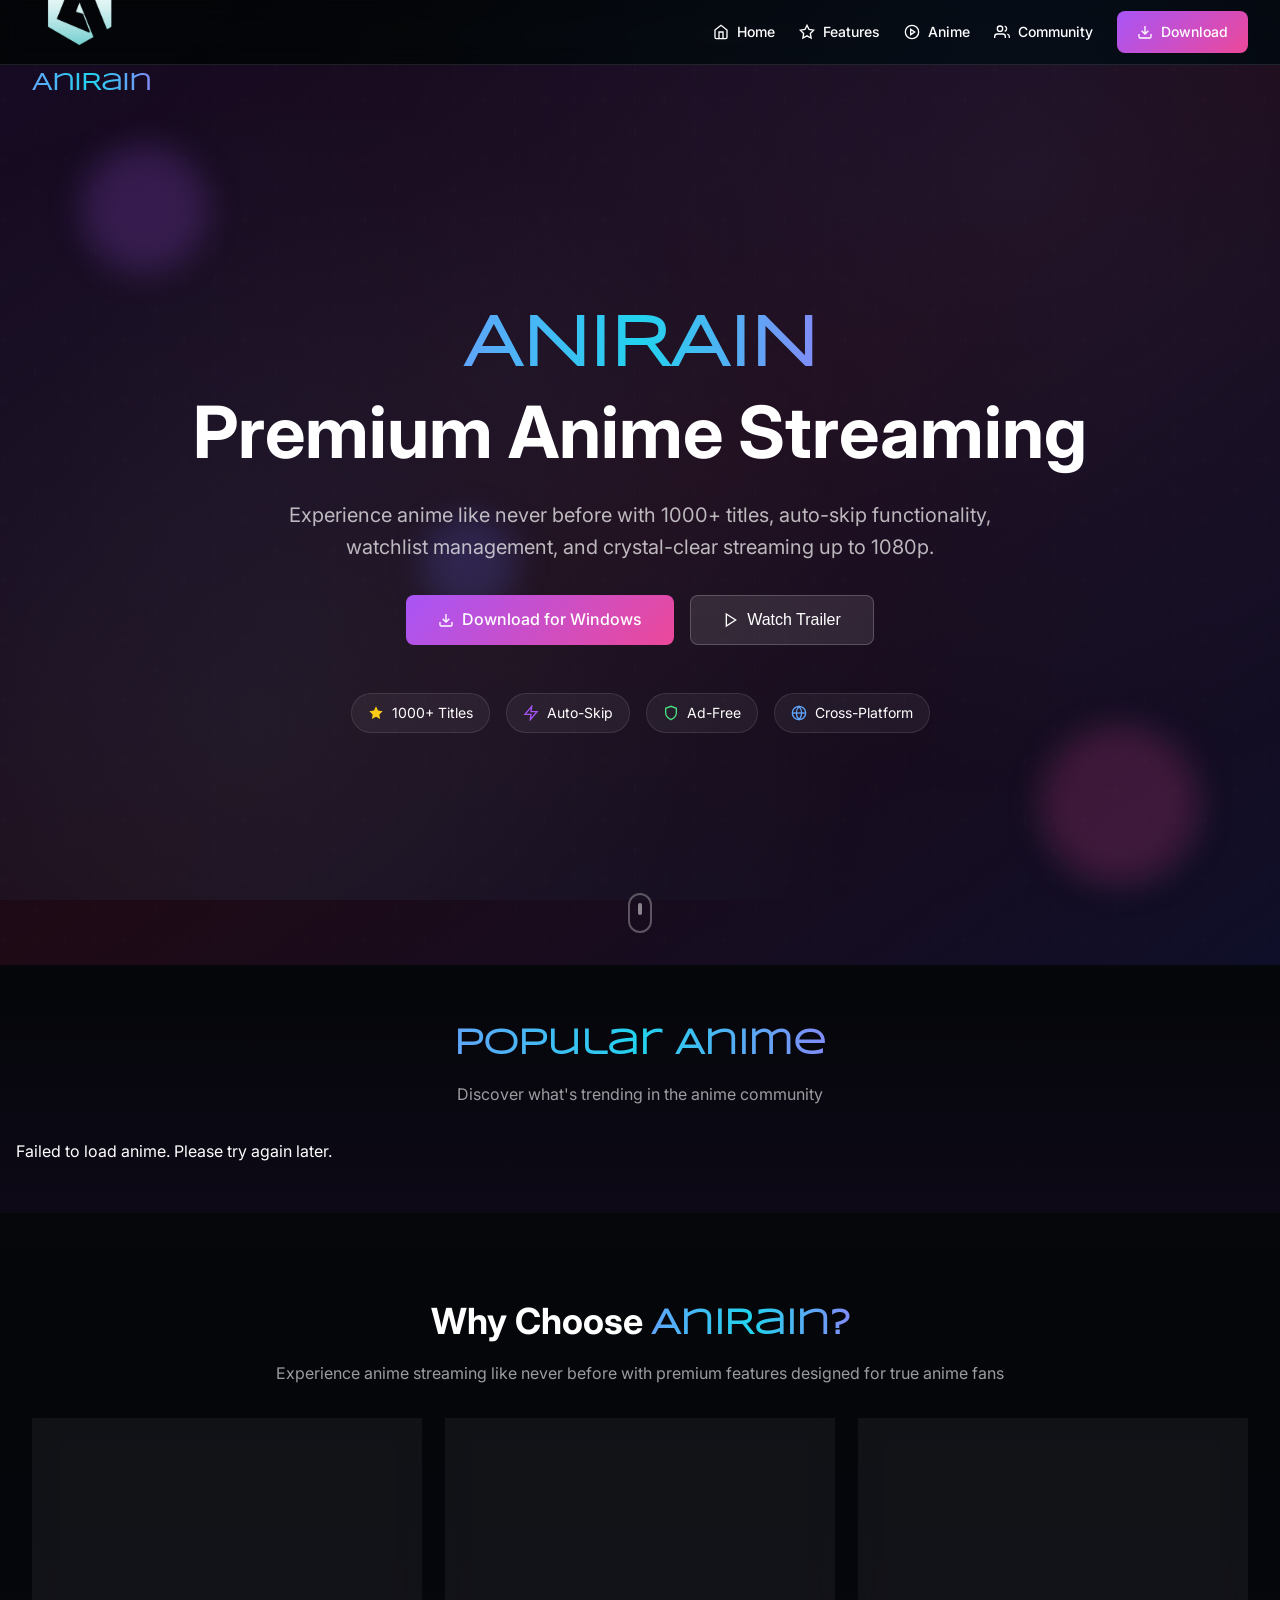
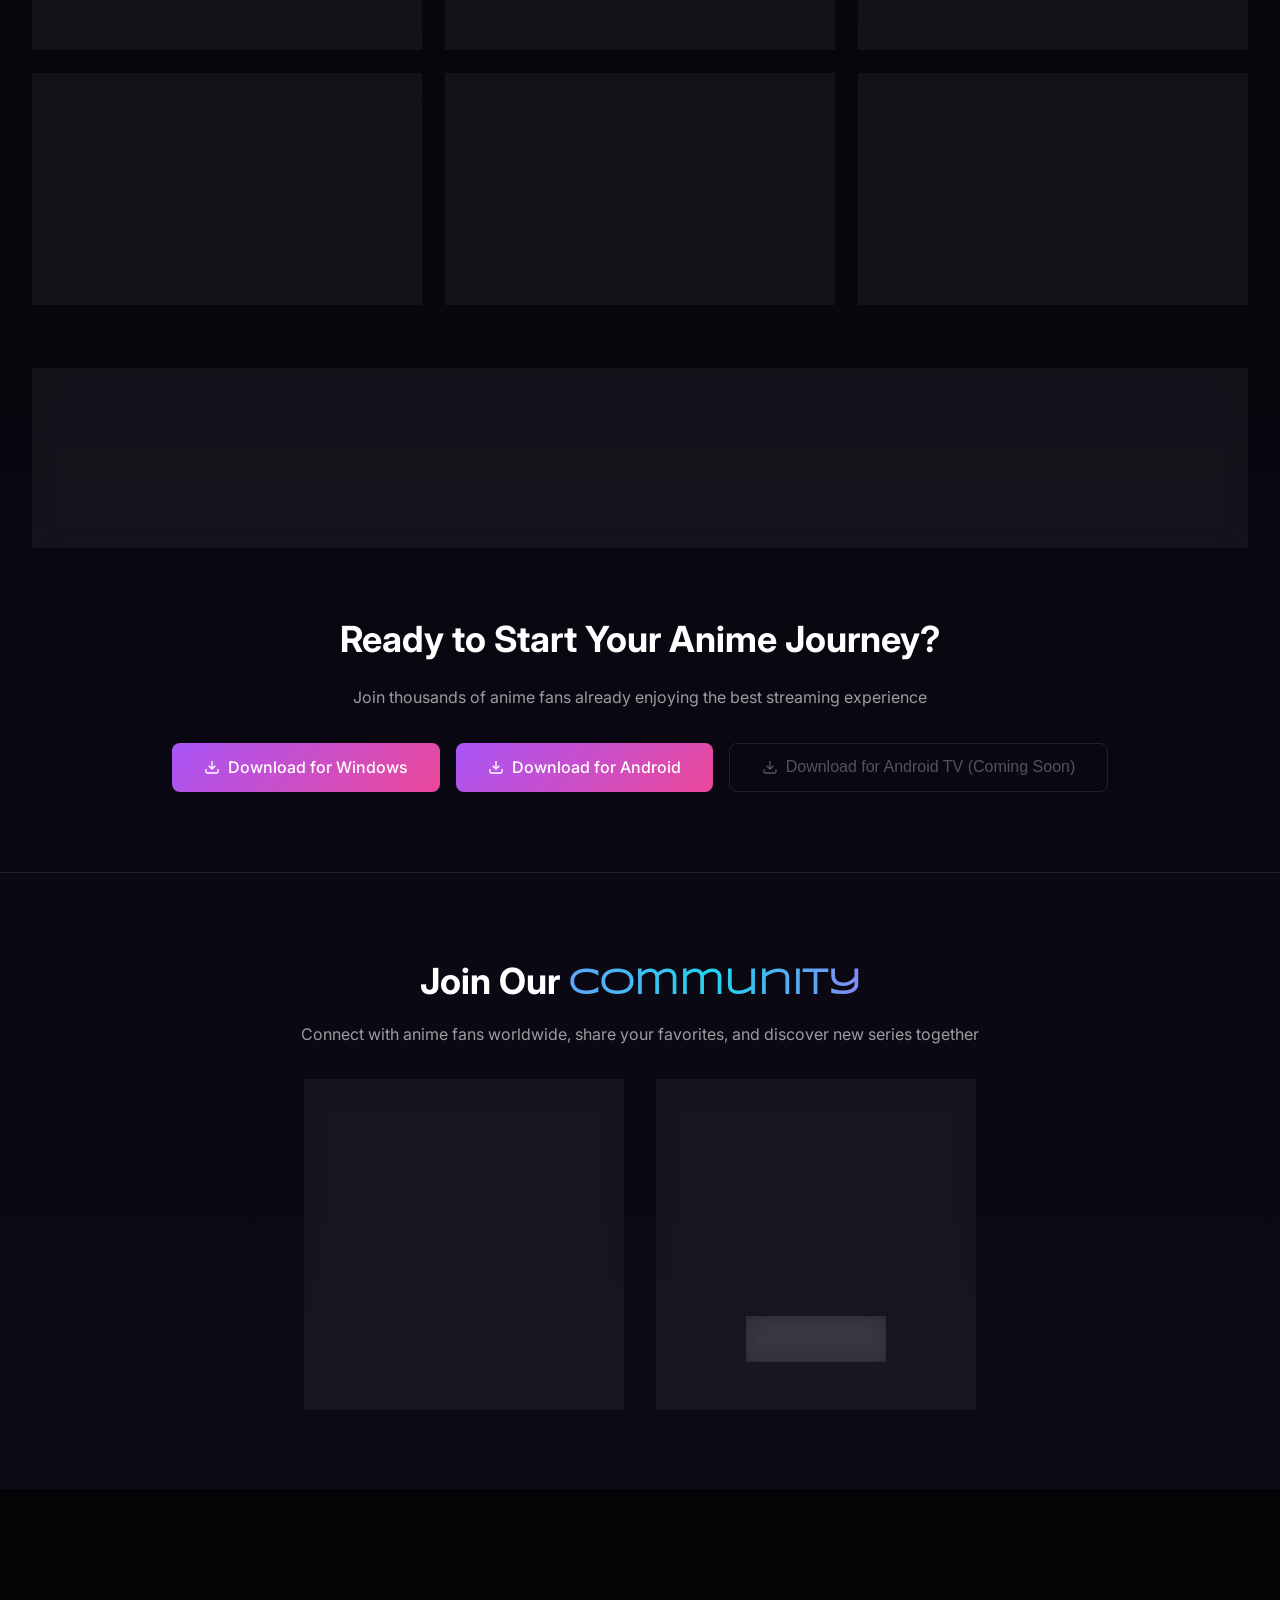
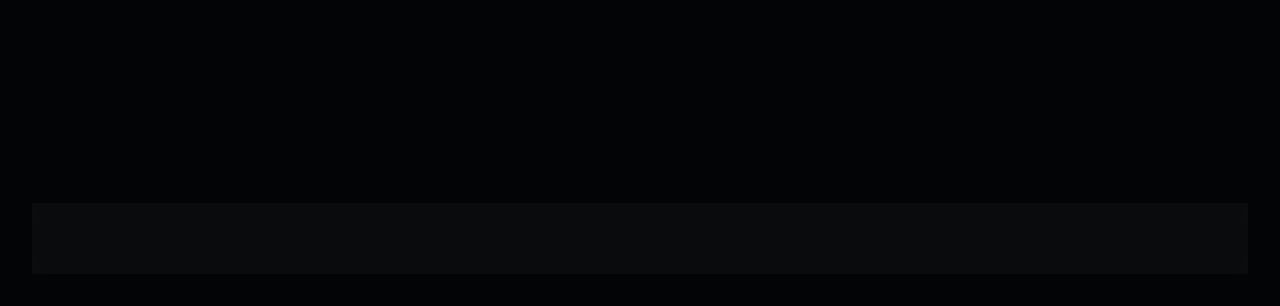
==== commit c59208b1: "Update index.html" ====
--- a/docs/index.html
+++ b/docs/index.html
@@ -31,7 +31,7 @@
     <div class="nav-container">
       <div class="nav-content">
         <div class="logo">
-          <img src="assets/logo2.png">
+          <img src="assets/logo2.png" style="width: 6rem;">
           <h1 class="logo-text">AniRain</h1>
         </div>
         
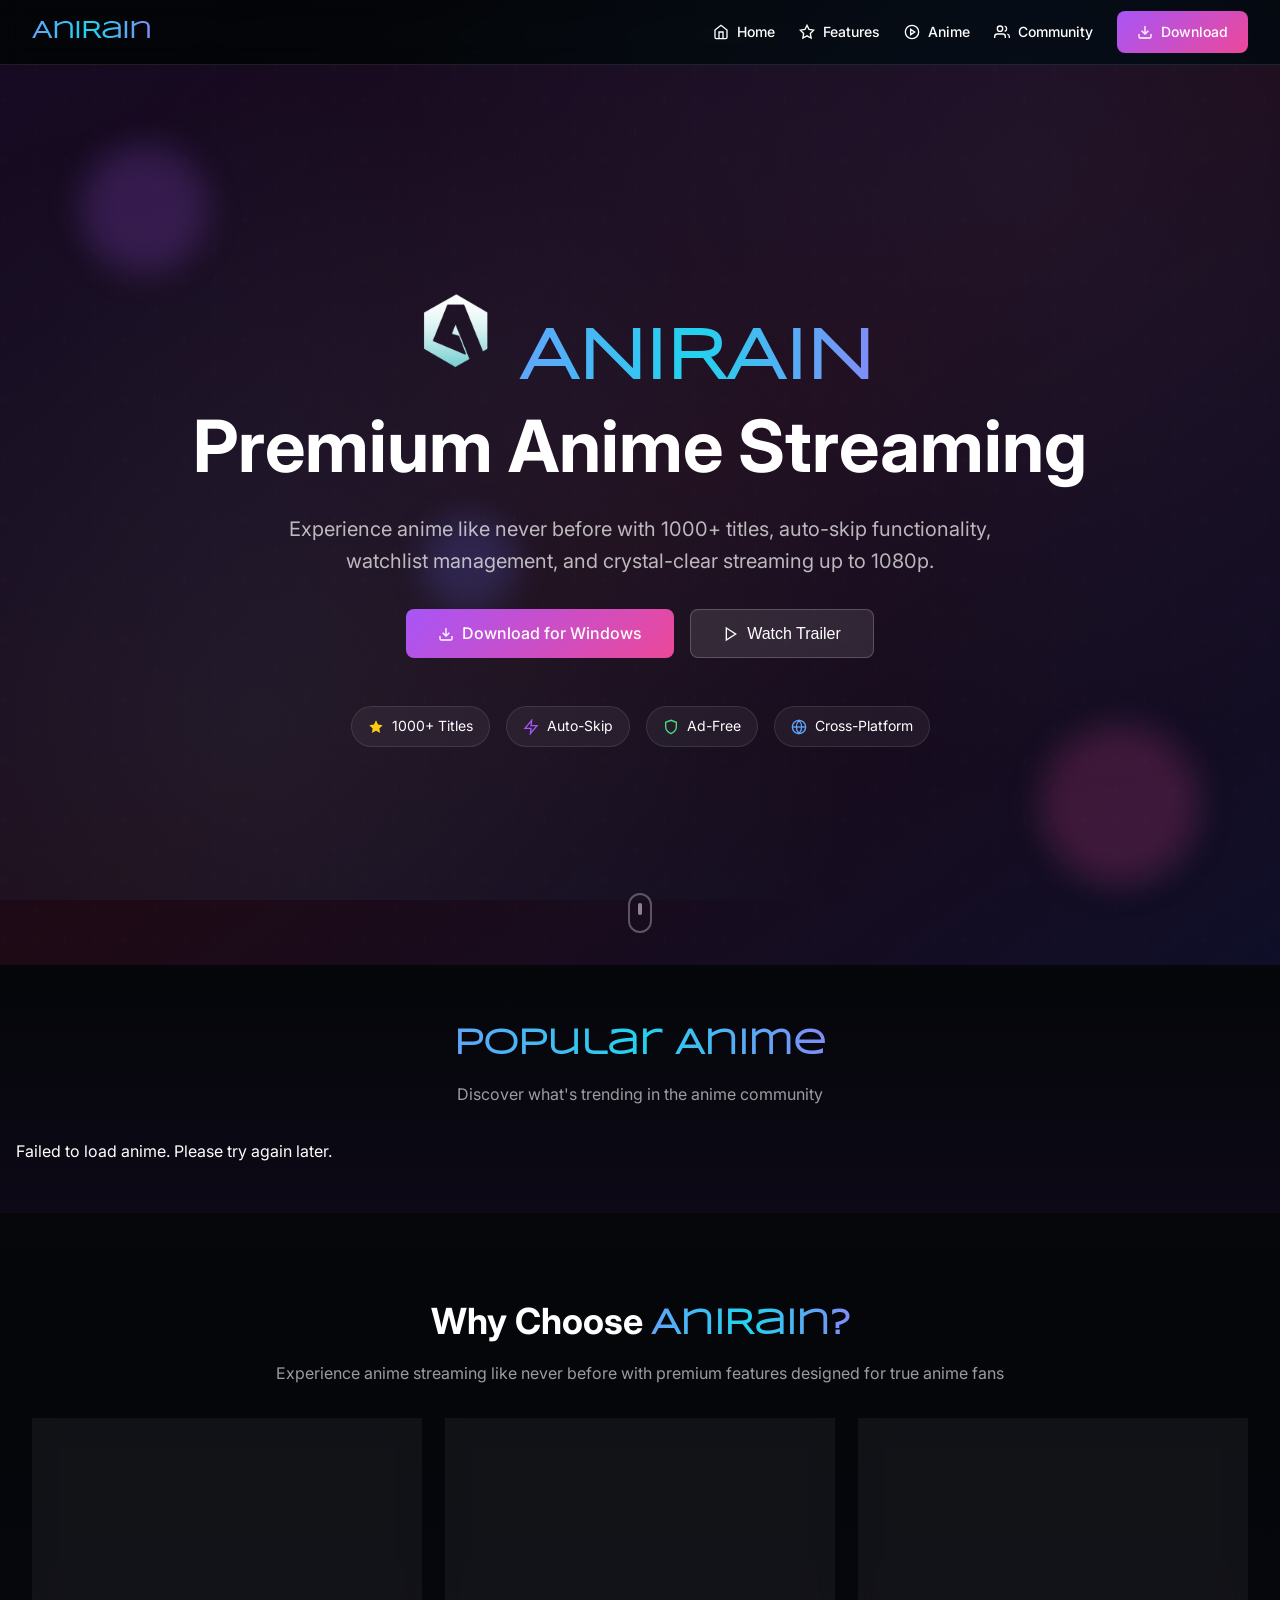
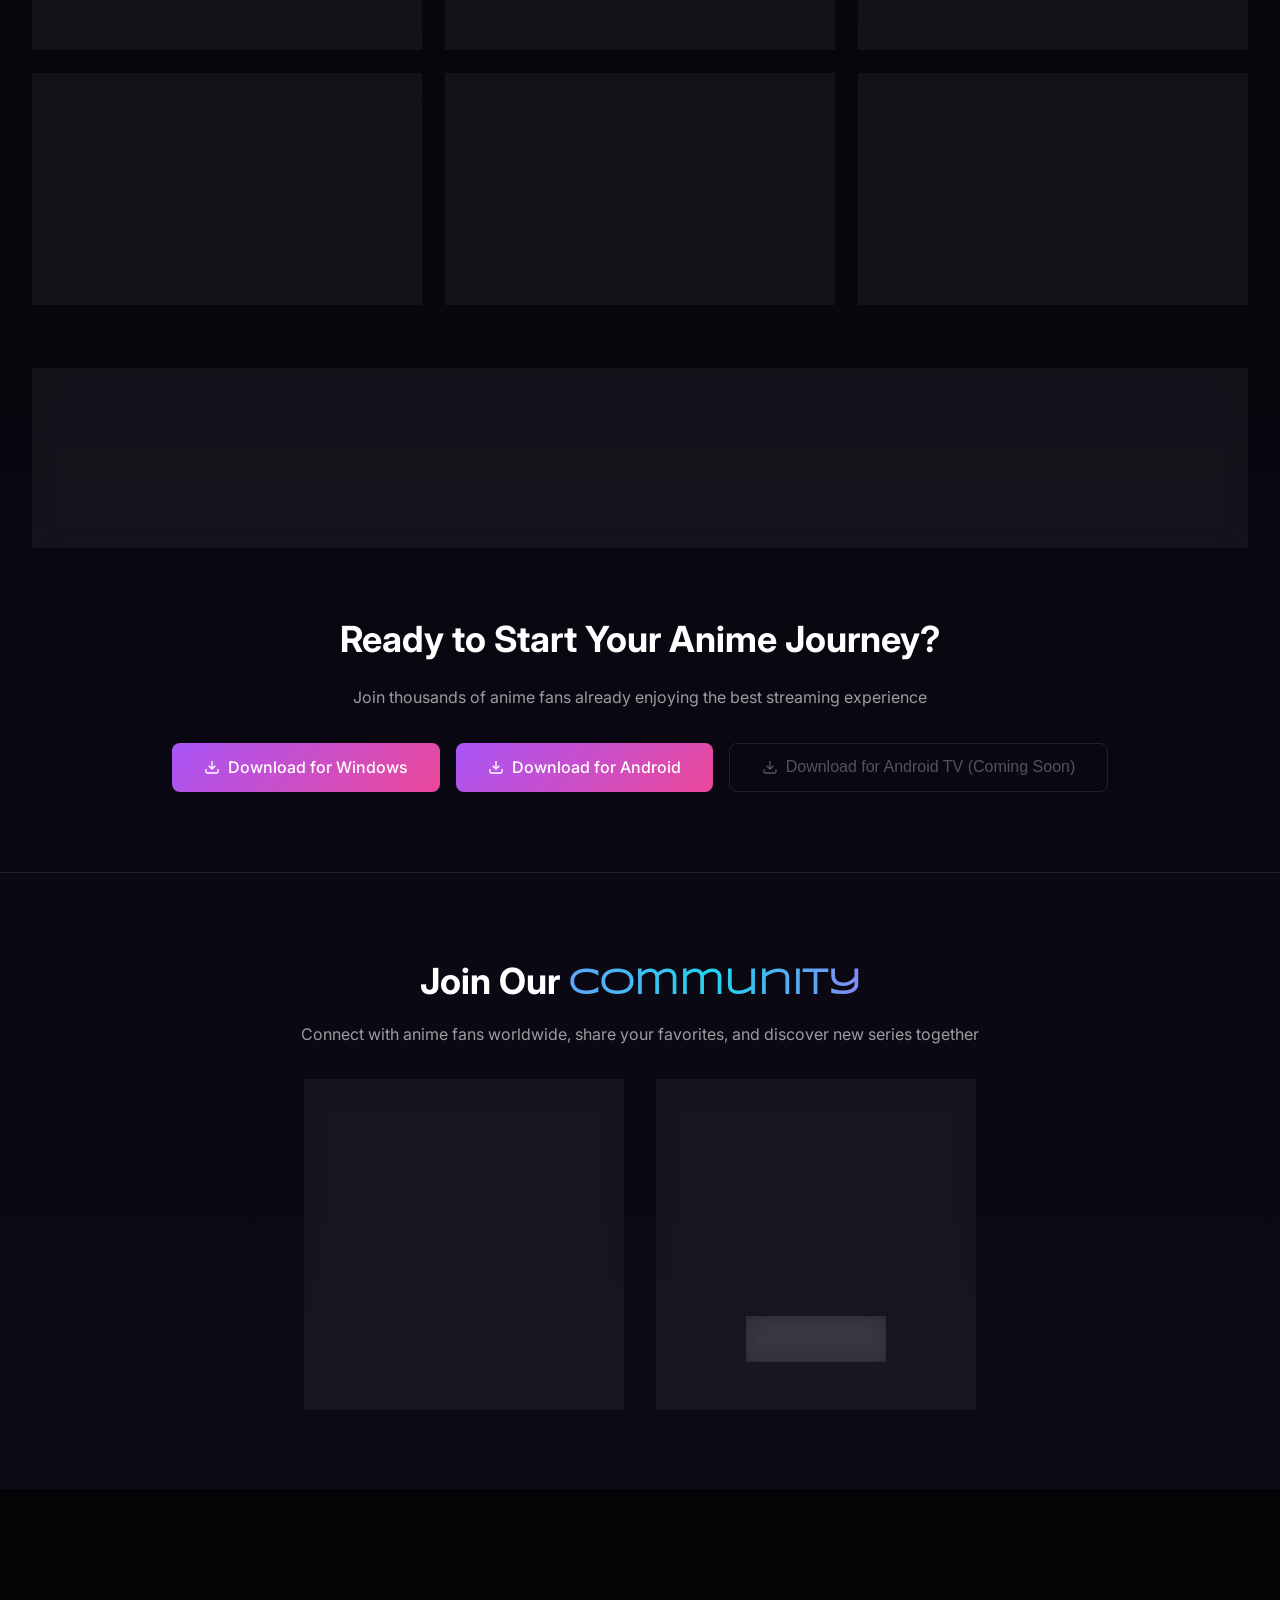
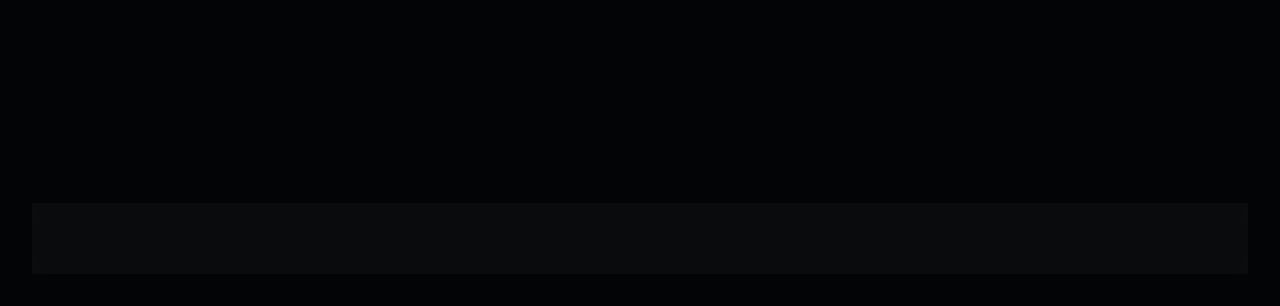
==== commit d4ad32ae: "Update index.html" ====
--- a/docs/index.html
+++ b/docs/index.html
@@ -31,7 +31,6 @@
     <div class="nav-container">
       <div class="nav-content">
         <div class="logo">
-          <img src="assets/logo2.png" style="width: 6rem;">
           <h1 class="logo-text">AniRain</h1>
         </div>
         
@@ -109,6 +108,7 @@
     <div class="hero-content">
       <div class="hero-text animate-fade-up">
         <h1 class="hero-title">
+          <img src="assets/logo2.png" style="width: 6rem;">
           <span class="text-gradient">ANIRAIN</span>
           <br>
           Premium Anime Streaming
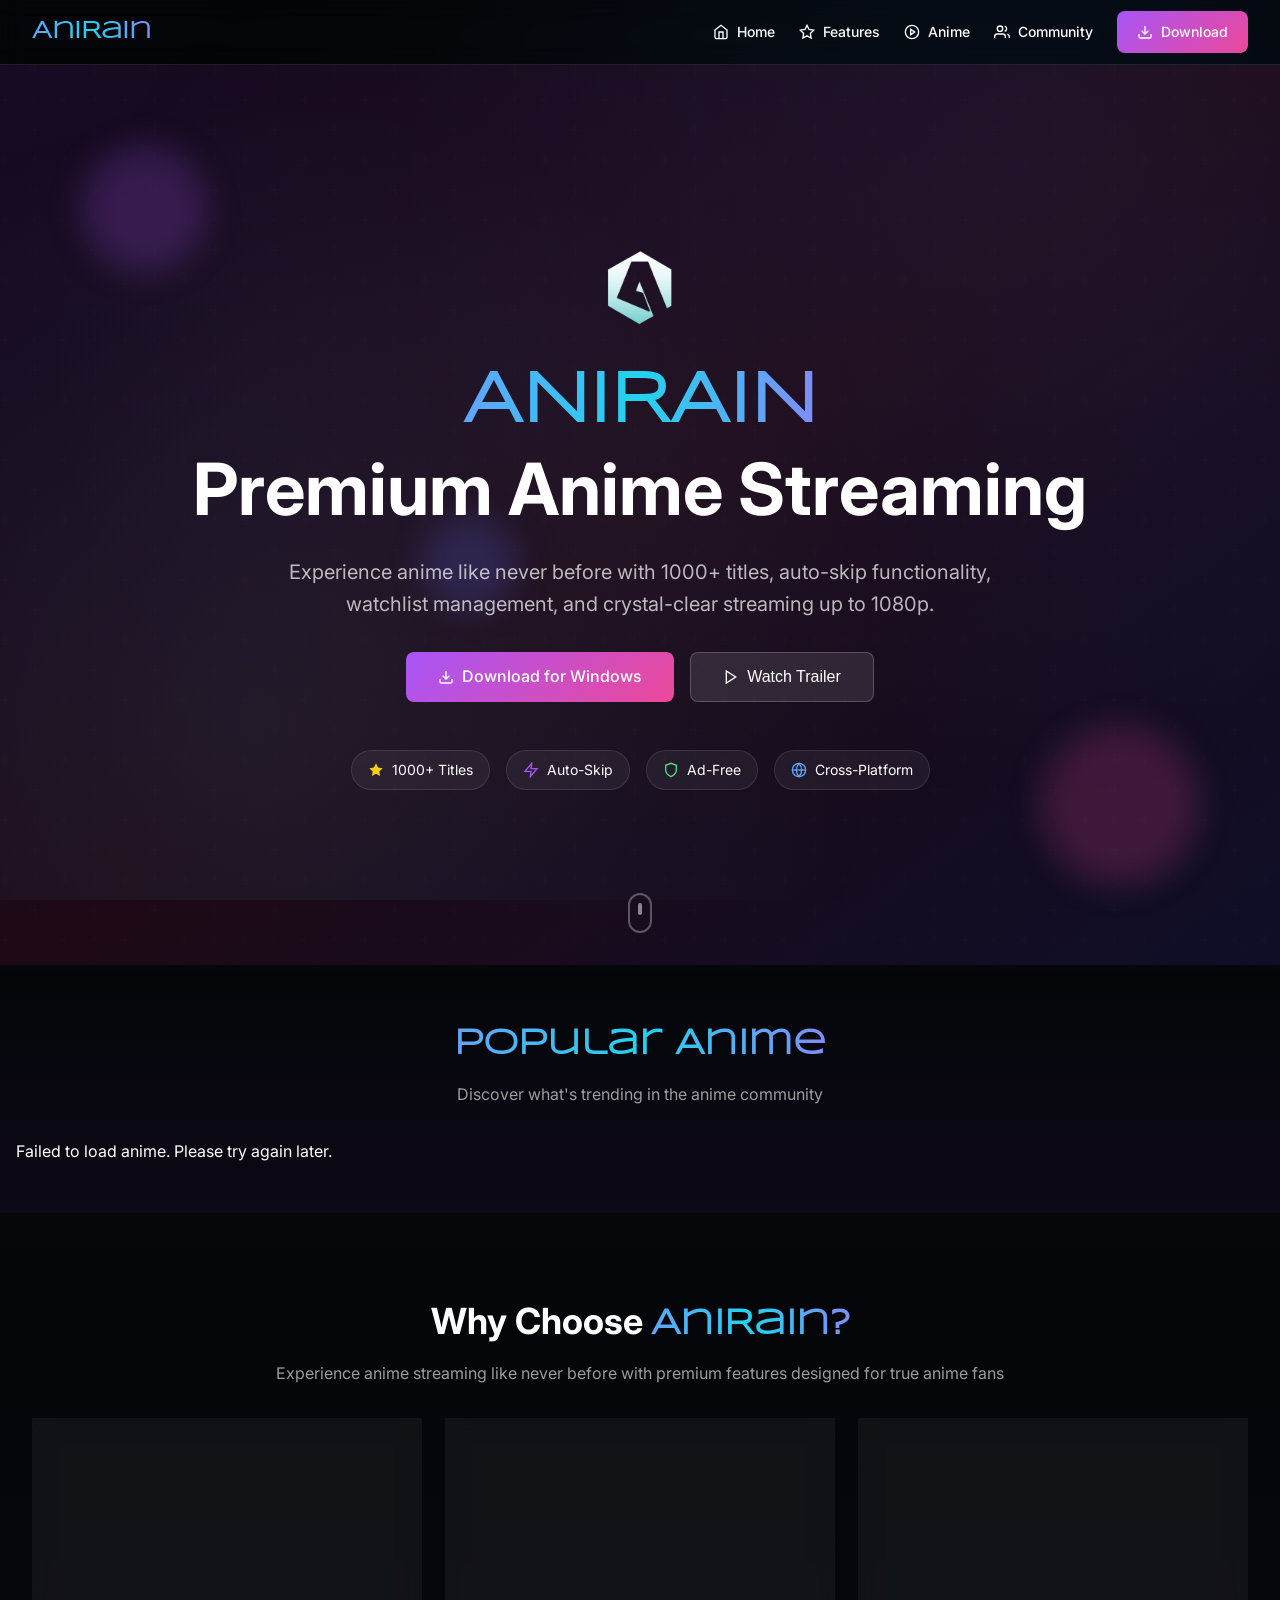
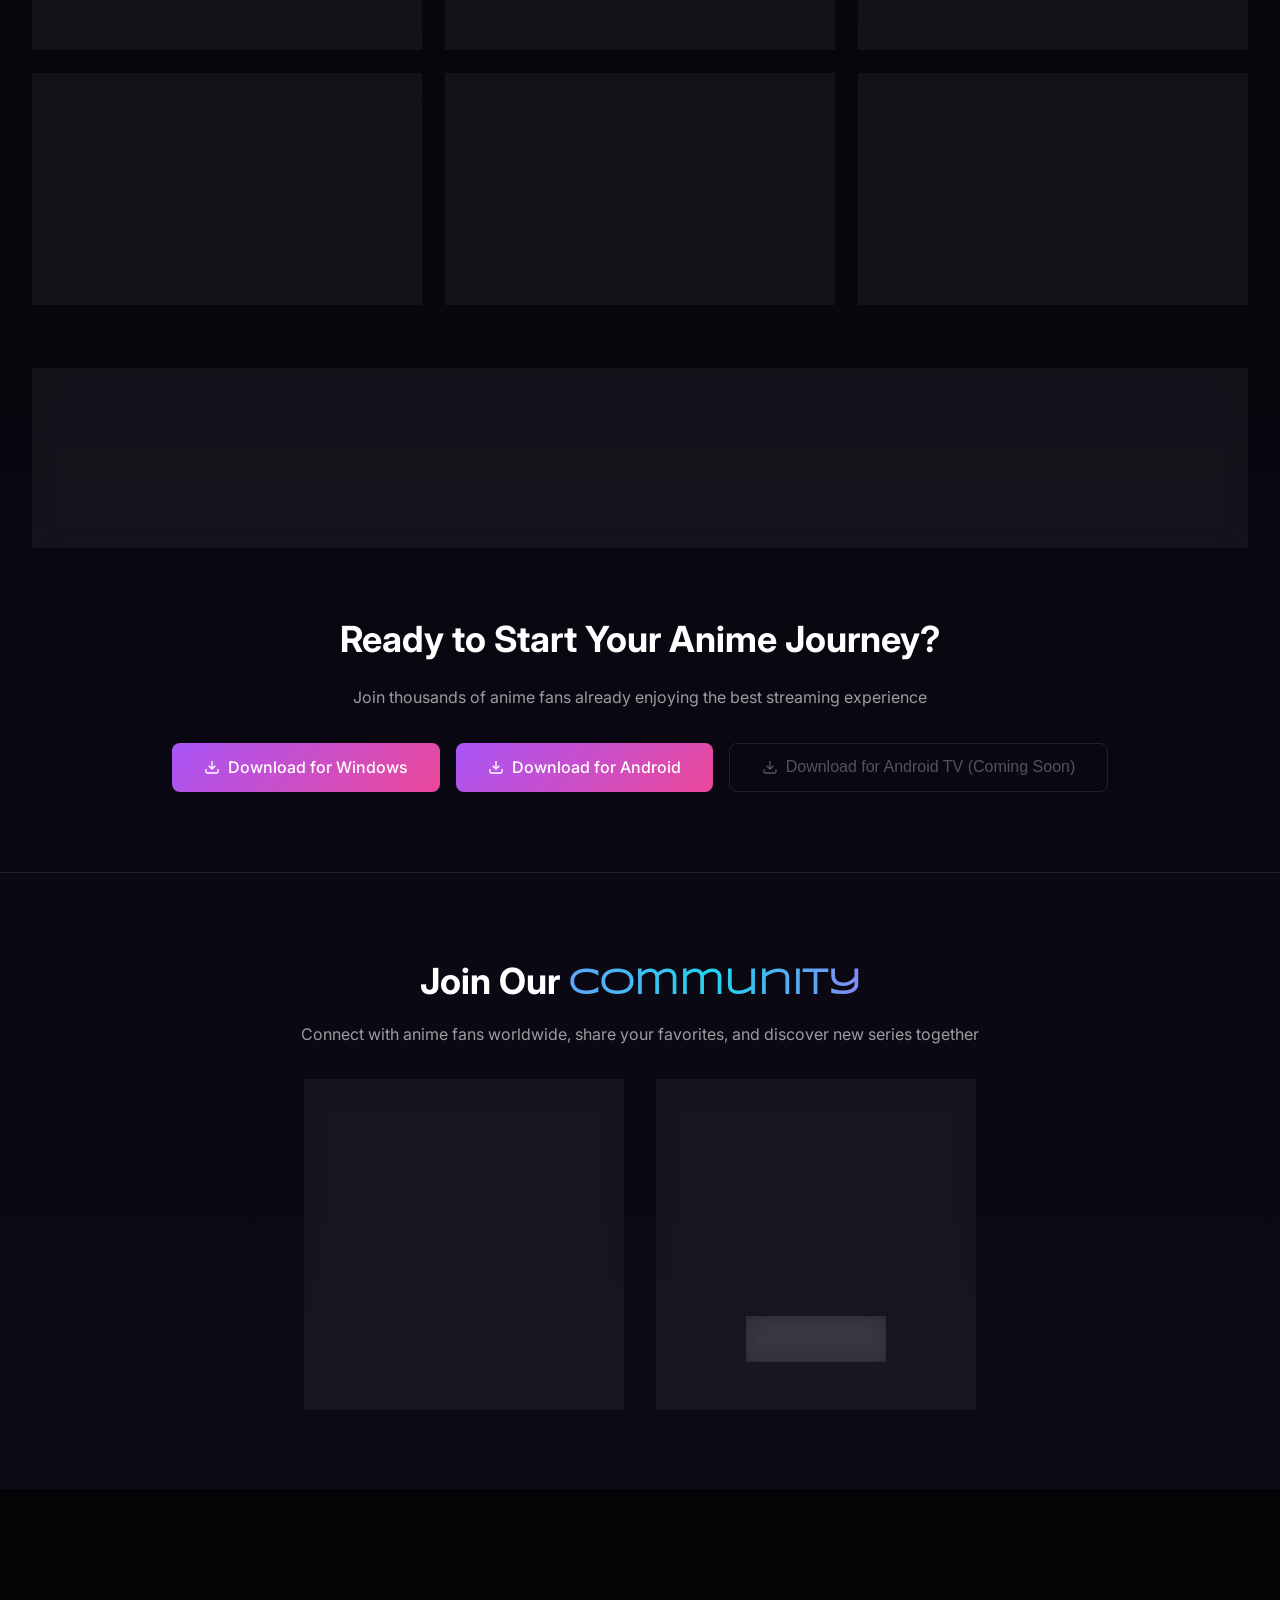
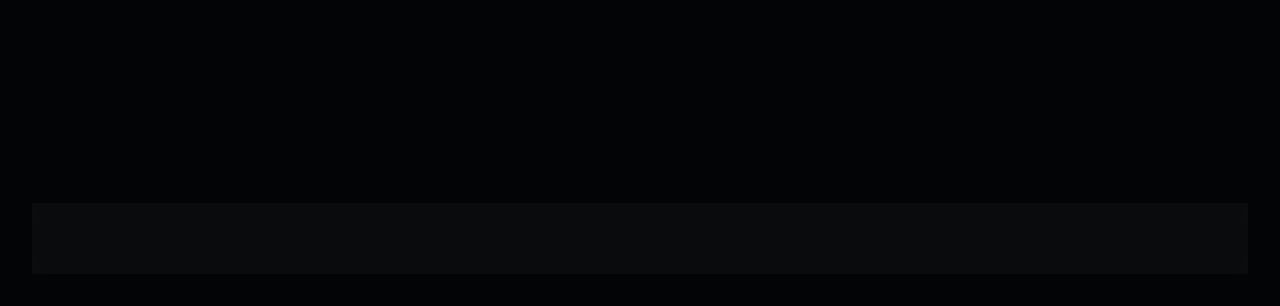
==== commit ac500b2b: "Update index.html" ====
--- a/docs/index.html
+++ b/docs/index.html
@@ -108,7 +108,7 @@
     <div class="hero-content">
       <div class="hero-text animate-fade-up">
         <h1 class="hero-title">
-          <img src="assets/logo2.png" style="width: 6rem;">
+          <img src="assets/logo2.png" style="width: 6rem;"> <br>
           <span class="text-gradient">ANIRAIN</span>
           <br>
           Premium Anime Streaming
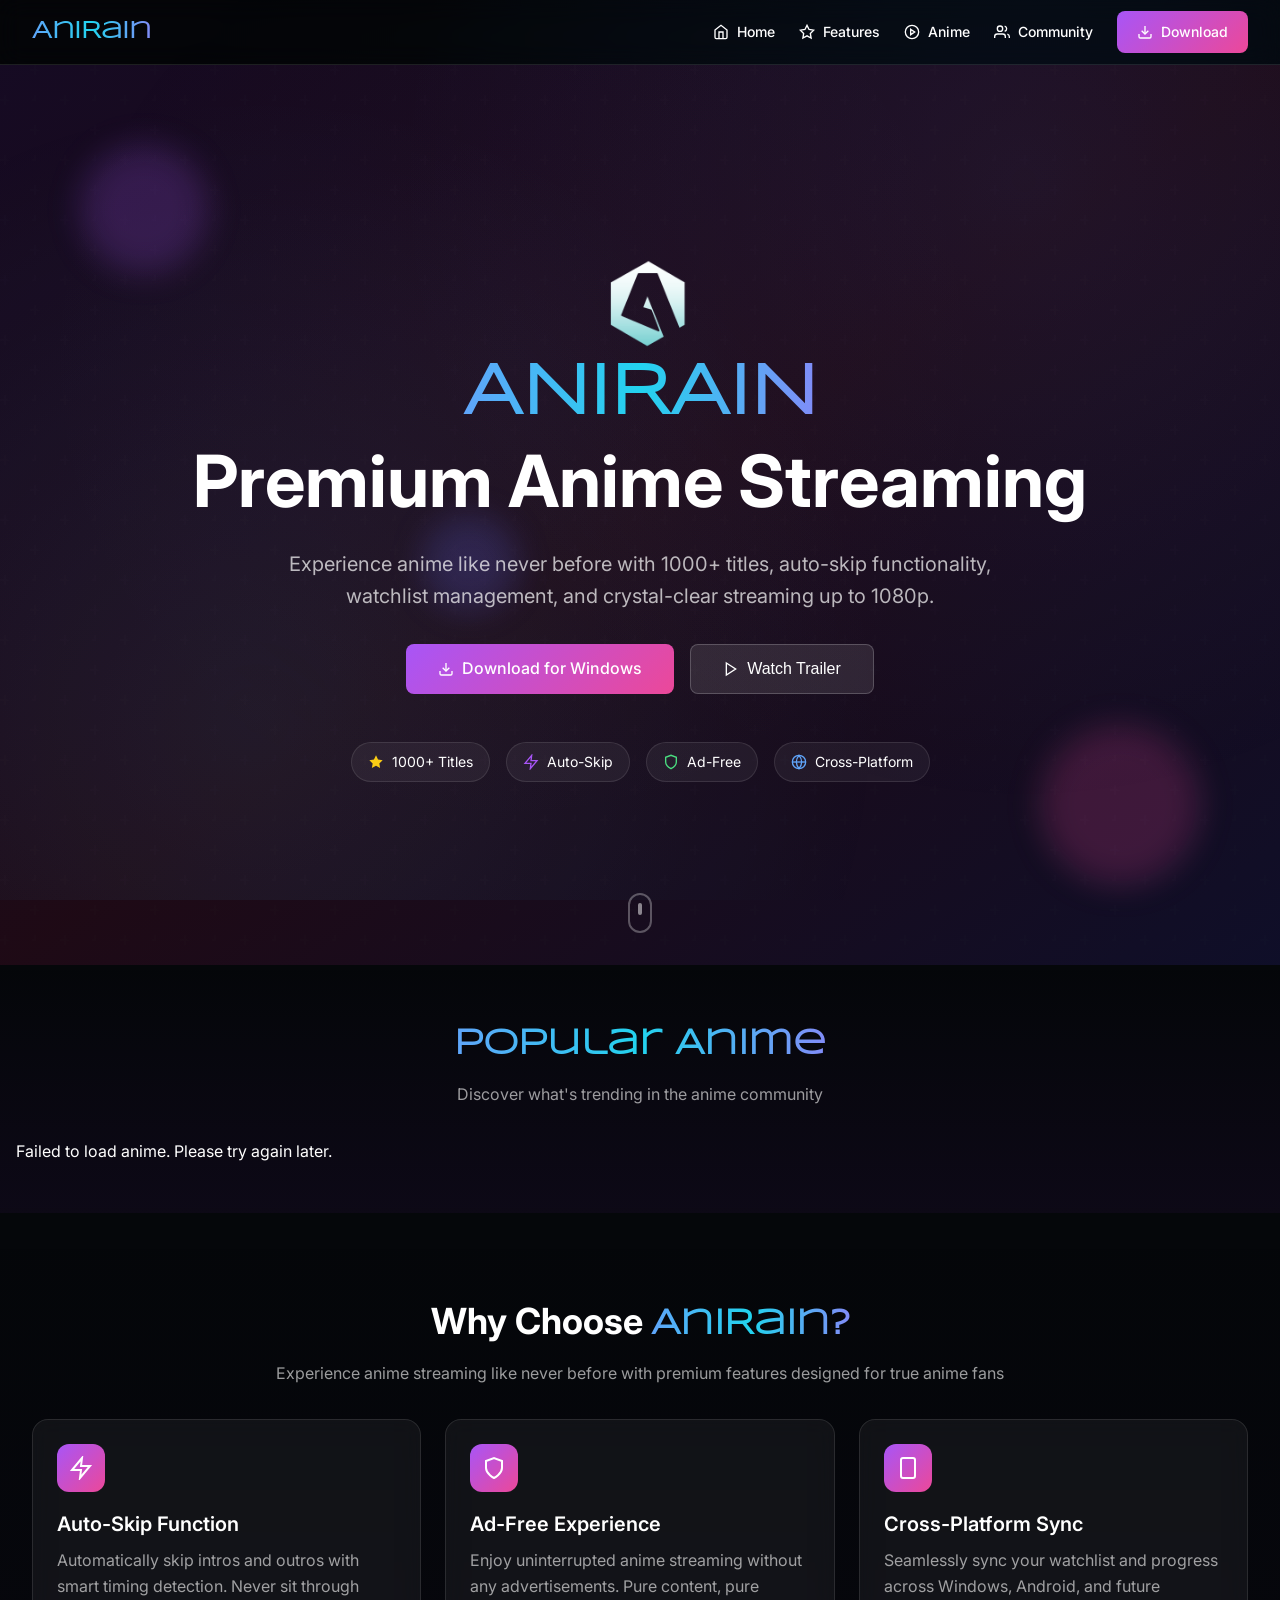
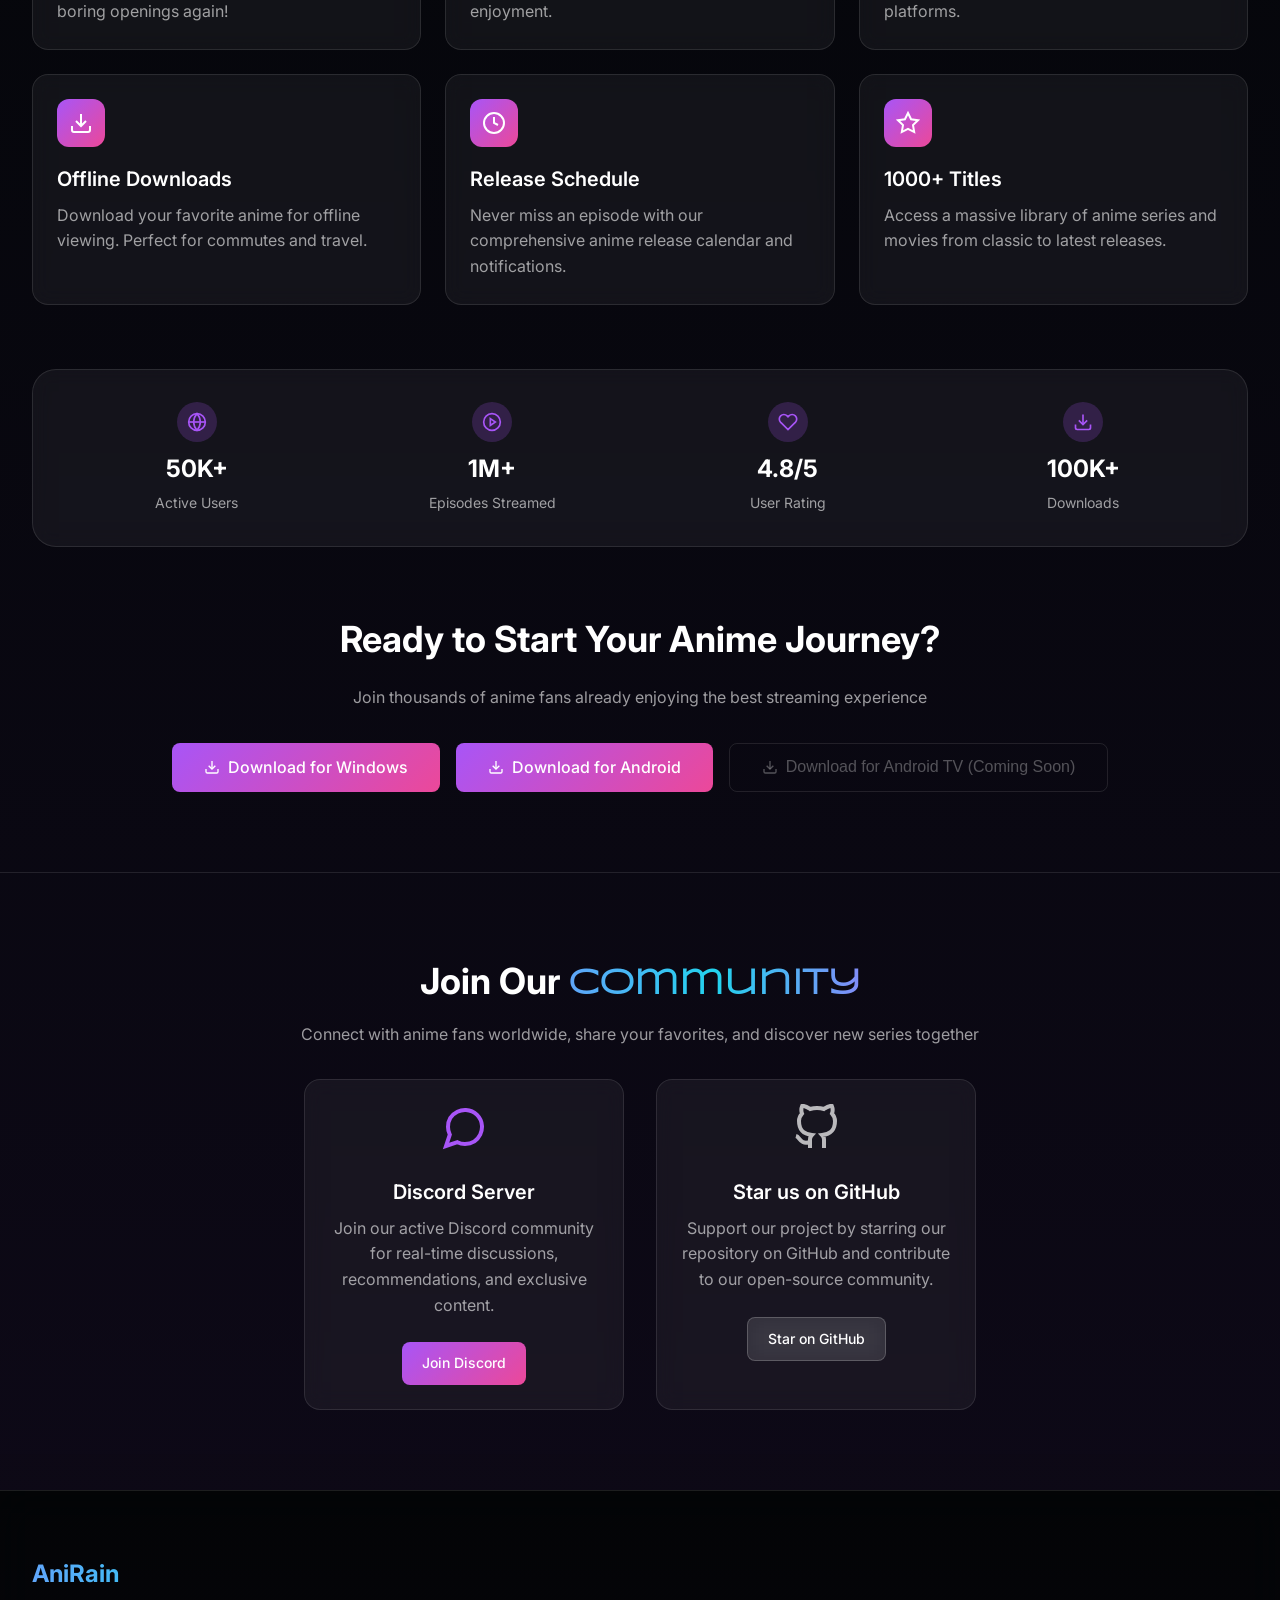
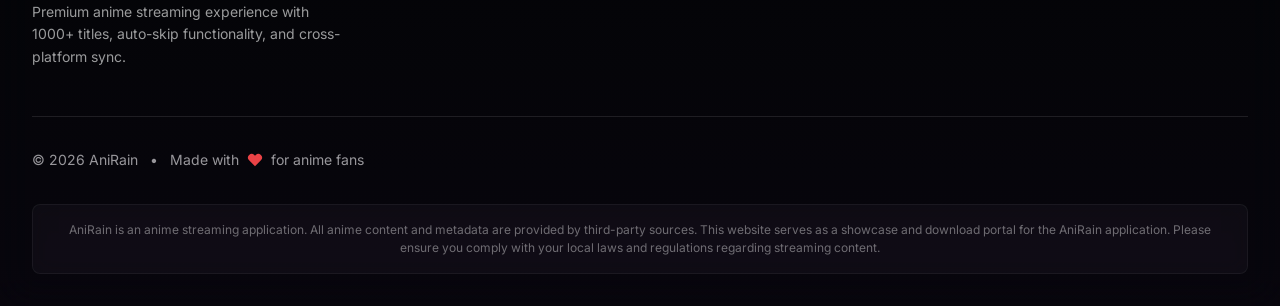
==== commit 1047156e: "Update index.html" ====
--- a/docs/index.html
+++ b/docs/index.html
@@ -108,7 +108,7 @@
     <div class="hero-content">
       <div class="hero-text animate-fade-up">
         <h1 class="hero-title">
-          <img src="assets/logo2.png" style="width: 6rem;"> <br>
+          <img src="assets/logo2.png" style="width: 7rem; margin-bottom:-2rem; margin-right:-1rem"> <br>
           <span class="text-gradient">ANIRAIN</span>
           <br>
           Premium Anime Streaming
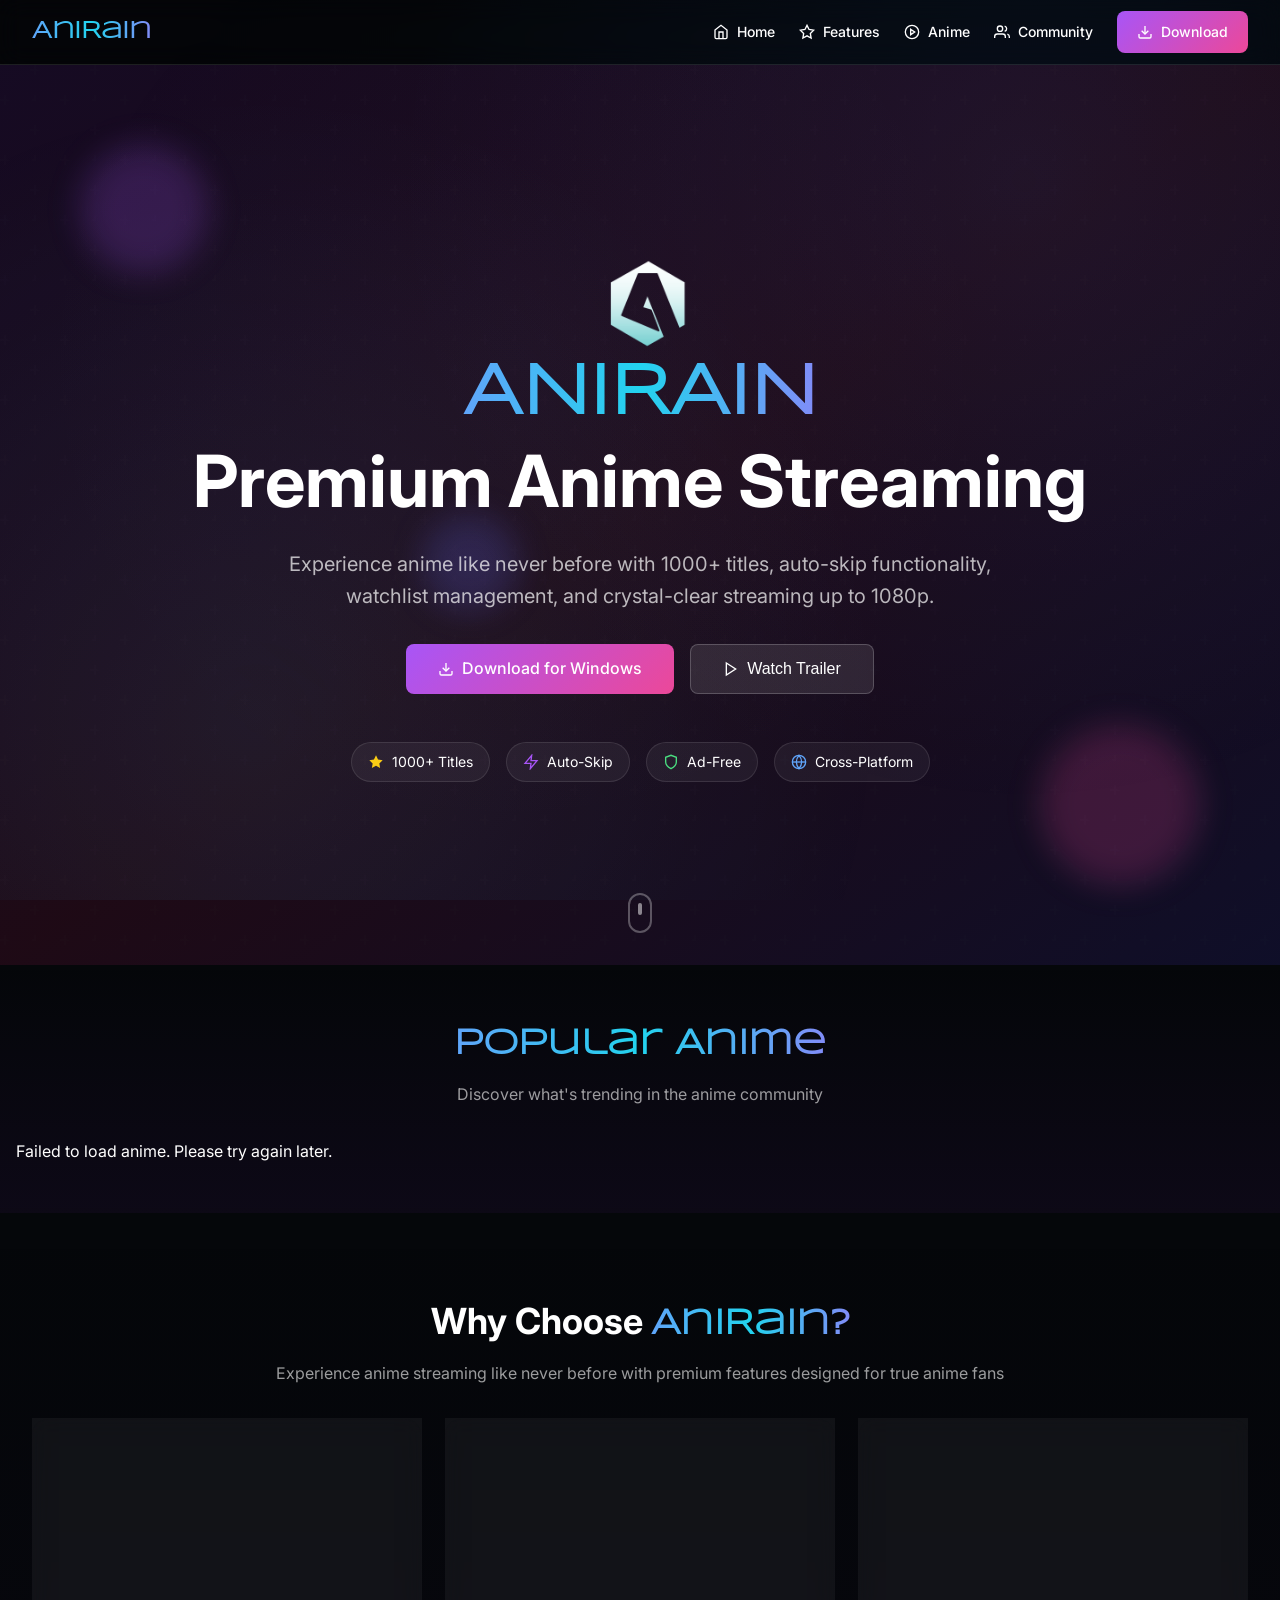
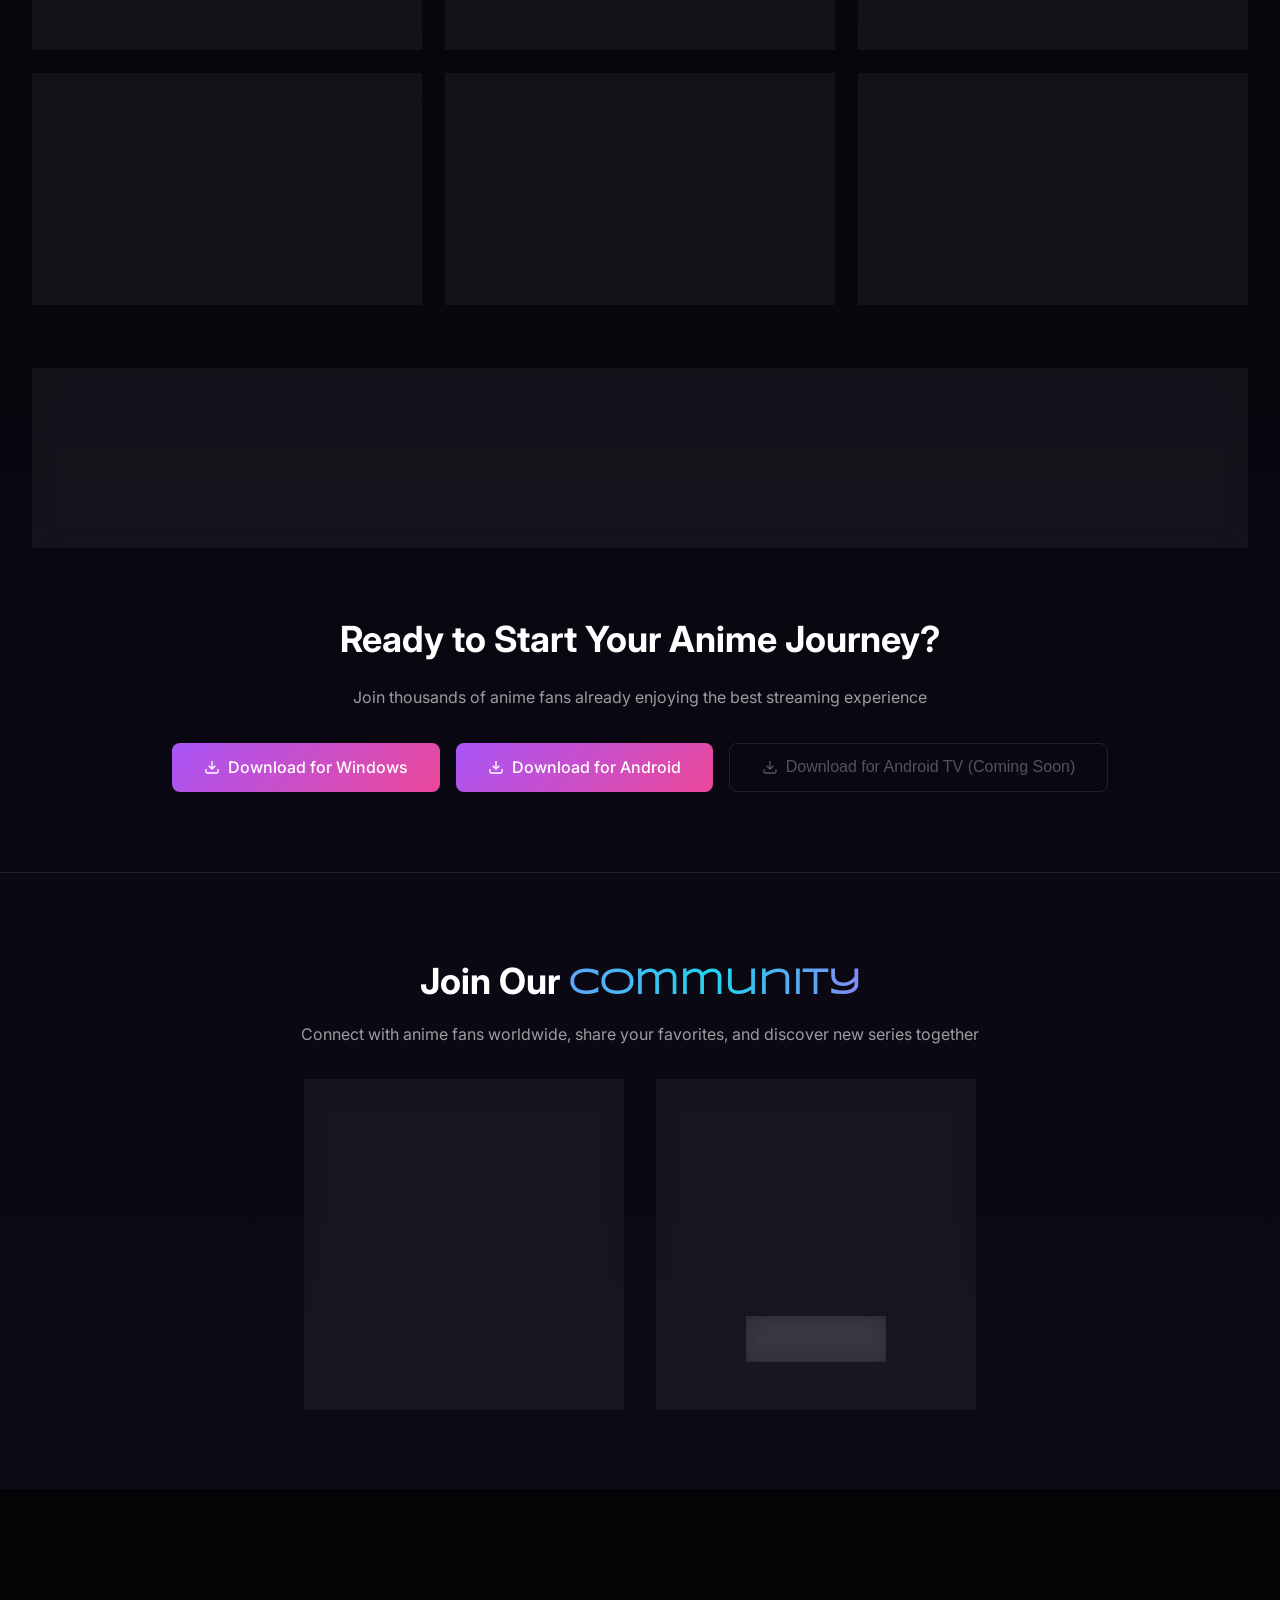
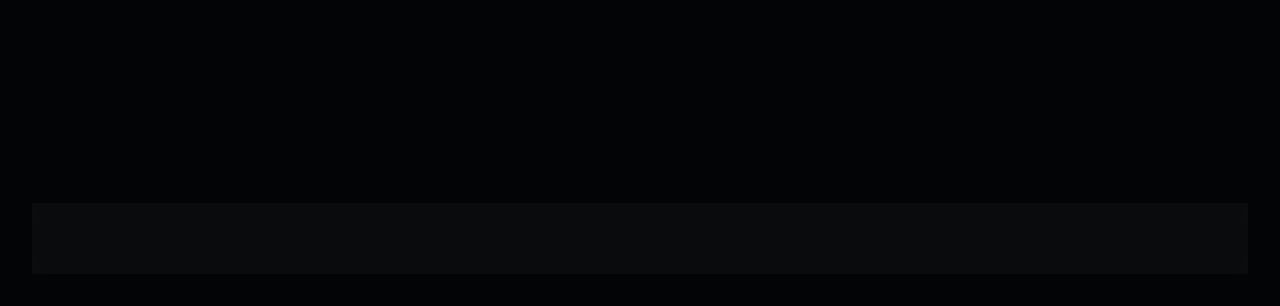
==== commit bb7deea5: "Update logo image tag in index.html" ====
--- a/docs/index.html
+++ b/docs/index.html
@@ -108,7 +108,7 @@
     <div class="hero-content">
       <div class="hero-text animate-fade-up">
         <h1 class="hero-title">
-          <img src="assets/logo2.png" style="width: 7rem; margin-bottom:-2rem; margin-right:-1rem"> <br>
+          <img src="assets/logo2.png" id="logo-adaptive" style="width: 7rem; margin-bottom:-2rem; margin-right:-1rem"> <br>
           <span class="text-gradient">ANIRAIN</span>
           <br>
           Premium Anime Streaming
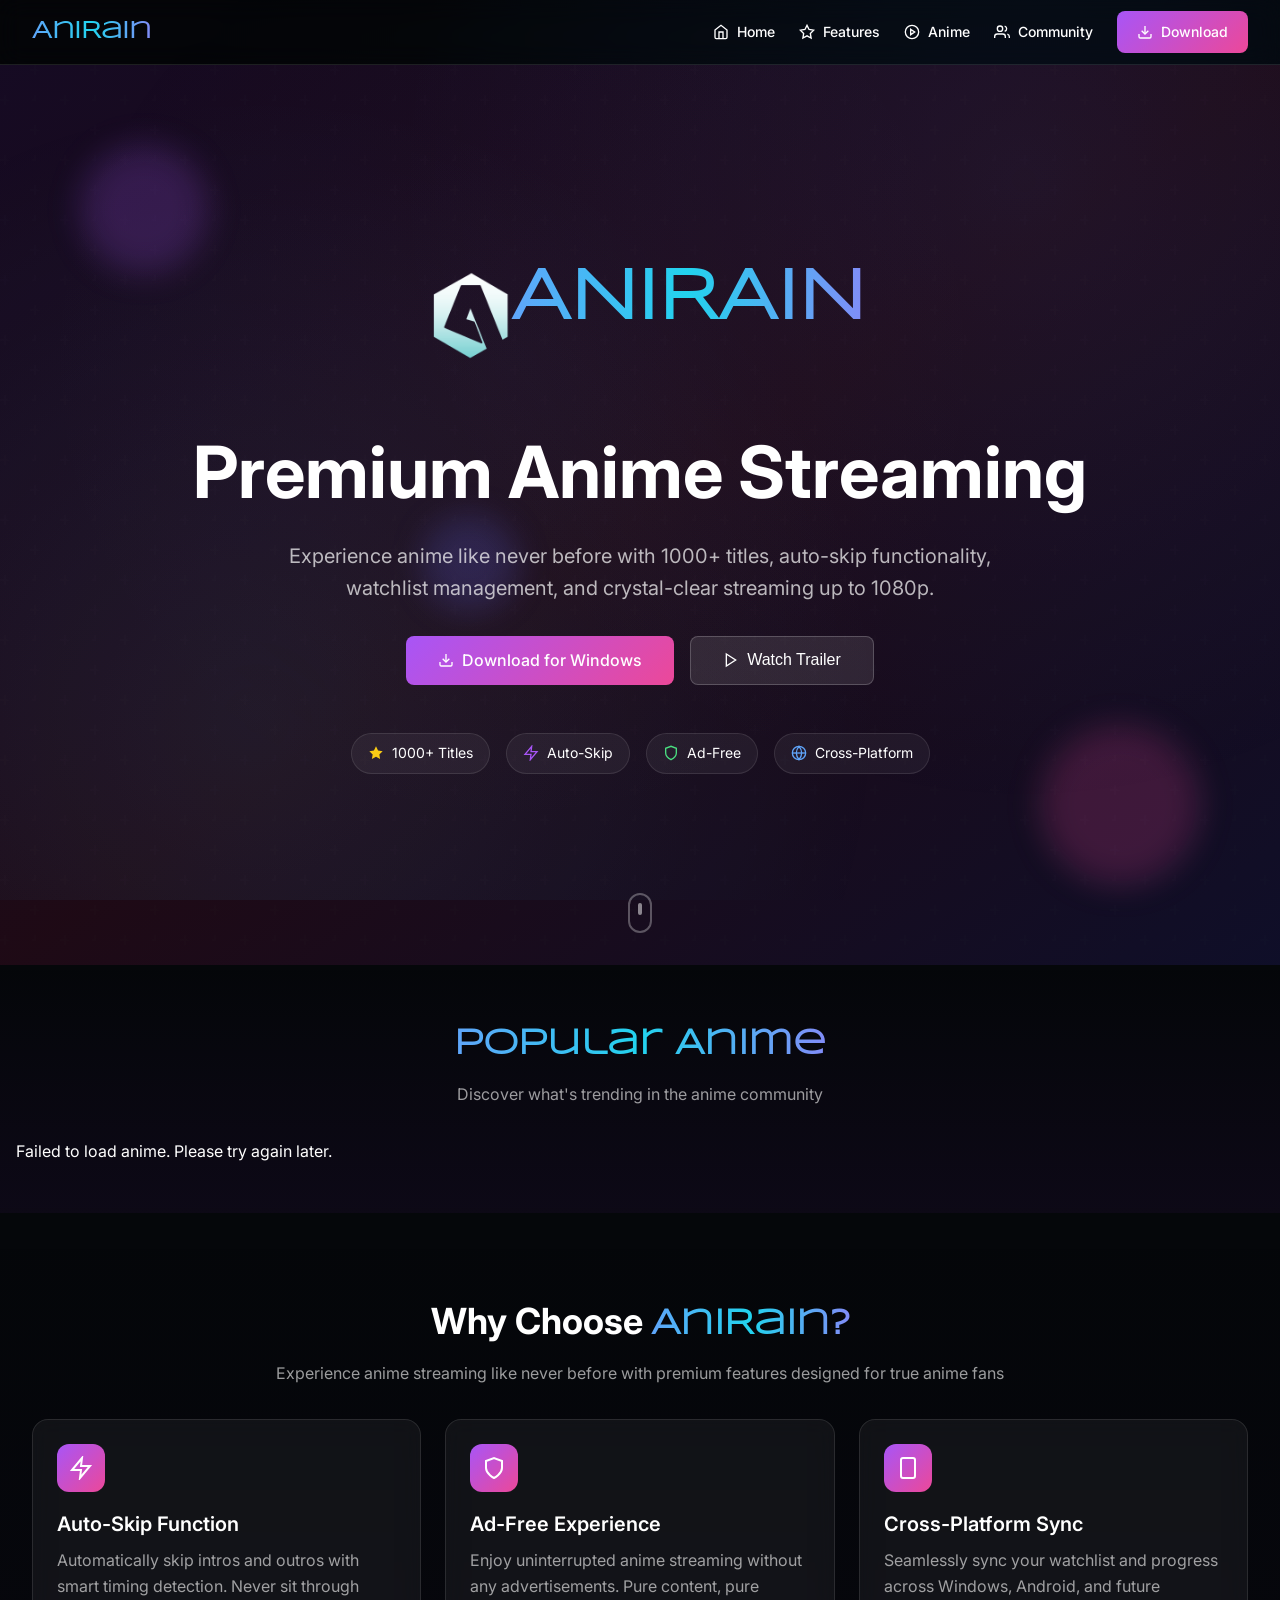
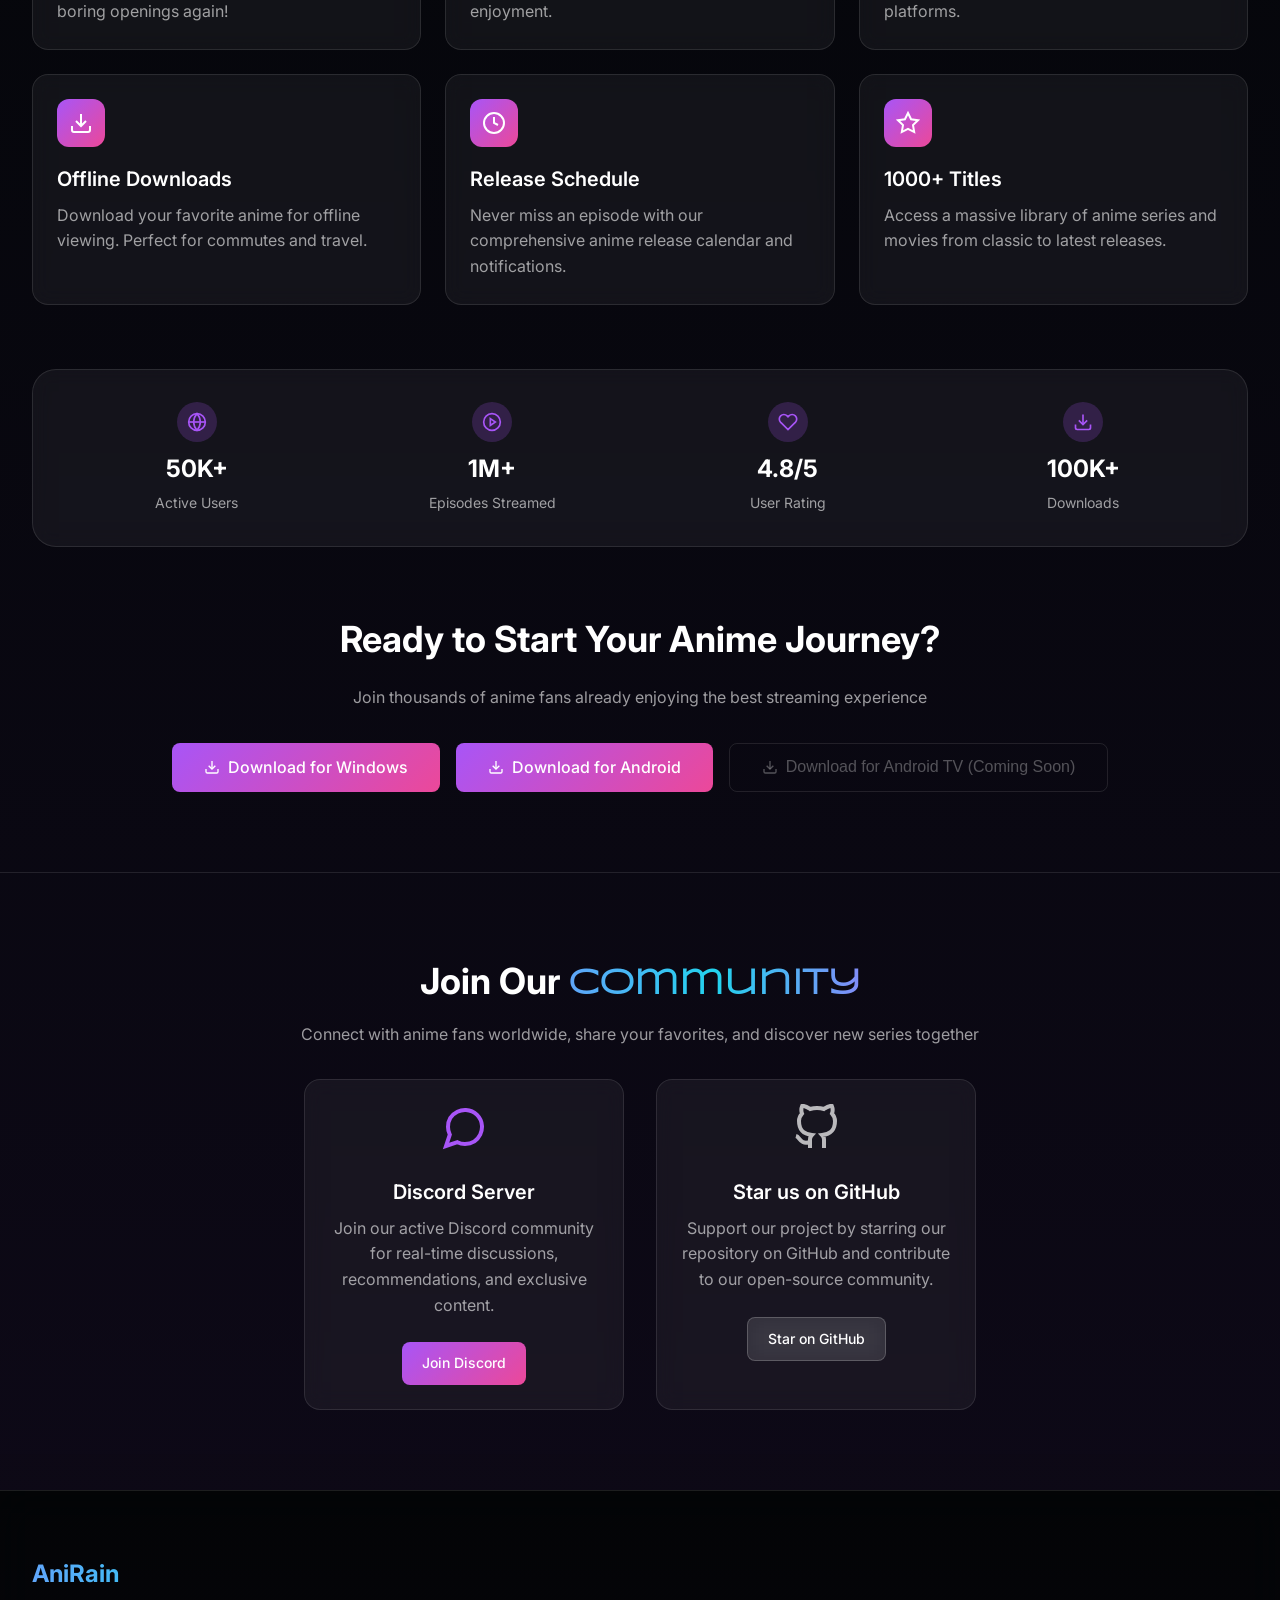
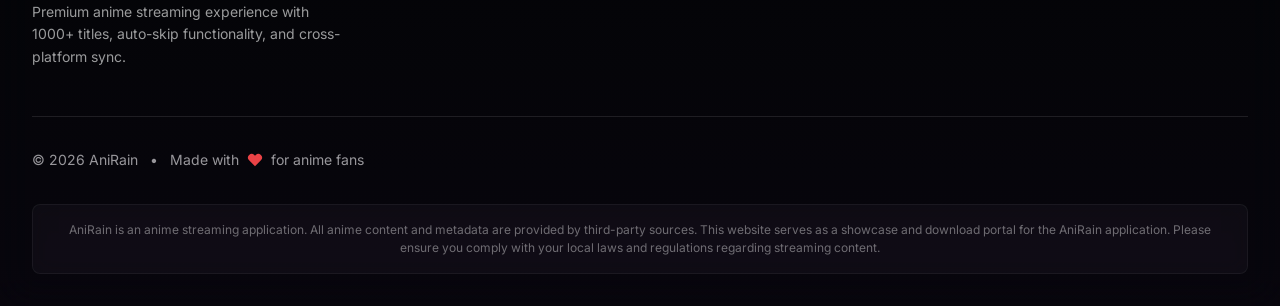
==== commit ee54960b: "Refactor logo image in hero section Removed inline styles from logo image for better maintainability" ====
--- a/docs/index.html
+++ b/docs/index.html
@@ -108,7 +108,7 @@
     <div class="hero-content">
       <div class="hero-text animate-fade-up">
         <h1 class="hero-title">
-          <img src="assets/logo2.png" id="logo-adaptive" style="width: 7rem; margin-bottom:-2rem; margin-right:-1rem"> <br>
+          <img src="assets/logo2.png" id="logo-adaptive"> <br>
           <span class="text-gradient">ANIRAIN</span>
           <br>
           Premium Anime Streaming
--- a/docs/styles.css
+++ b/docs/styles.css
@@ -414,17 +414,40 @@
   animation: fadeInUp 0.8s ease-out forwards;
 }
 
+/* Dynamic Logo & Title Layout Using Media Queries */
 .hero-title {
+  display: flex;
+  flex-direction: column; /* Default for mobile/Android: Image on top, text stacks below */
+  align-items: center;
+  justify-content: center;
   font-size: 2.5rem;
   font-weight: 700;
   color: white;
   margin-bottom: 1.5rem;
   line-height: 1.2;
+}
+
+.hero-title img#logo-adaptive {
+  width: 7rem;
+  margin-bottom: 1rem;
+  margin-right: 0;
+  display: block;
 }
 
 @media (min-width: 768px) {
   .hero-title {
     font-size: 3.5rem;
+    flex-direction: row; /* Inline for PC / Desktop */
+    flex-wrap: wrap;
+    align-items: center;
+    justify-content: center;
+  }
+
+  .hero-title img#logo-adaptive {
+    width: 7rem;
+    margin-bottom: -2rem;
+    margin-right: -1rem;
+    display: inline-block;
   }
 }
 
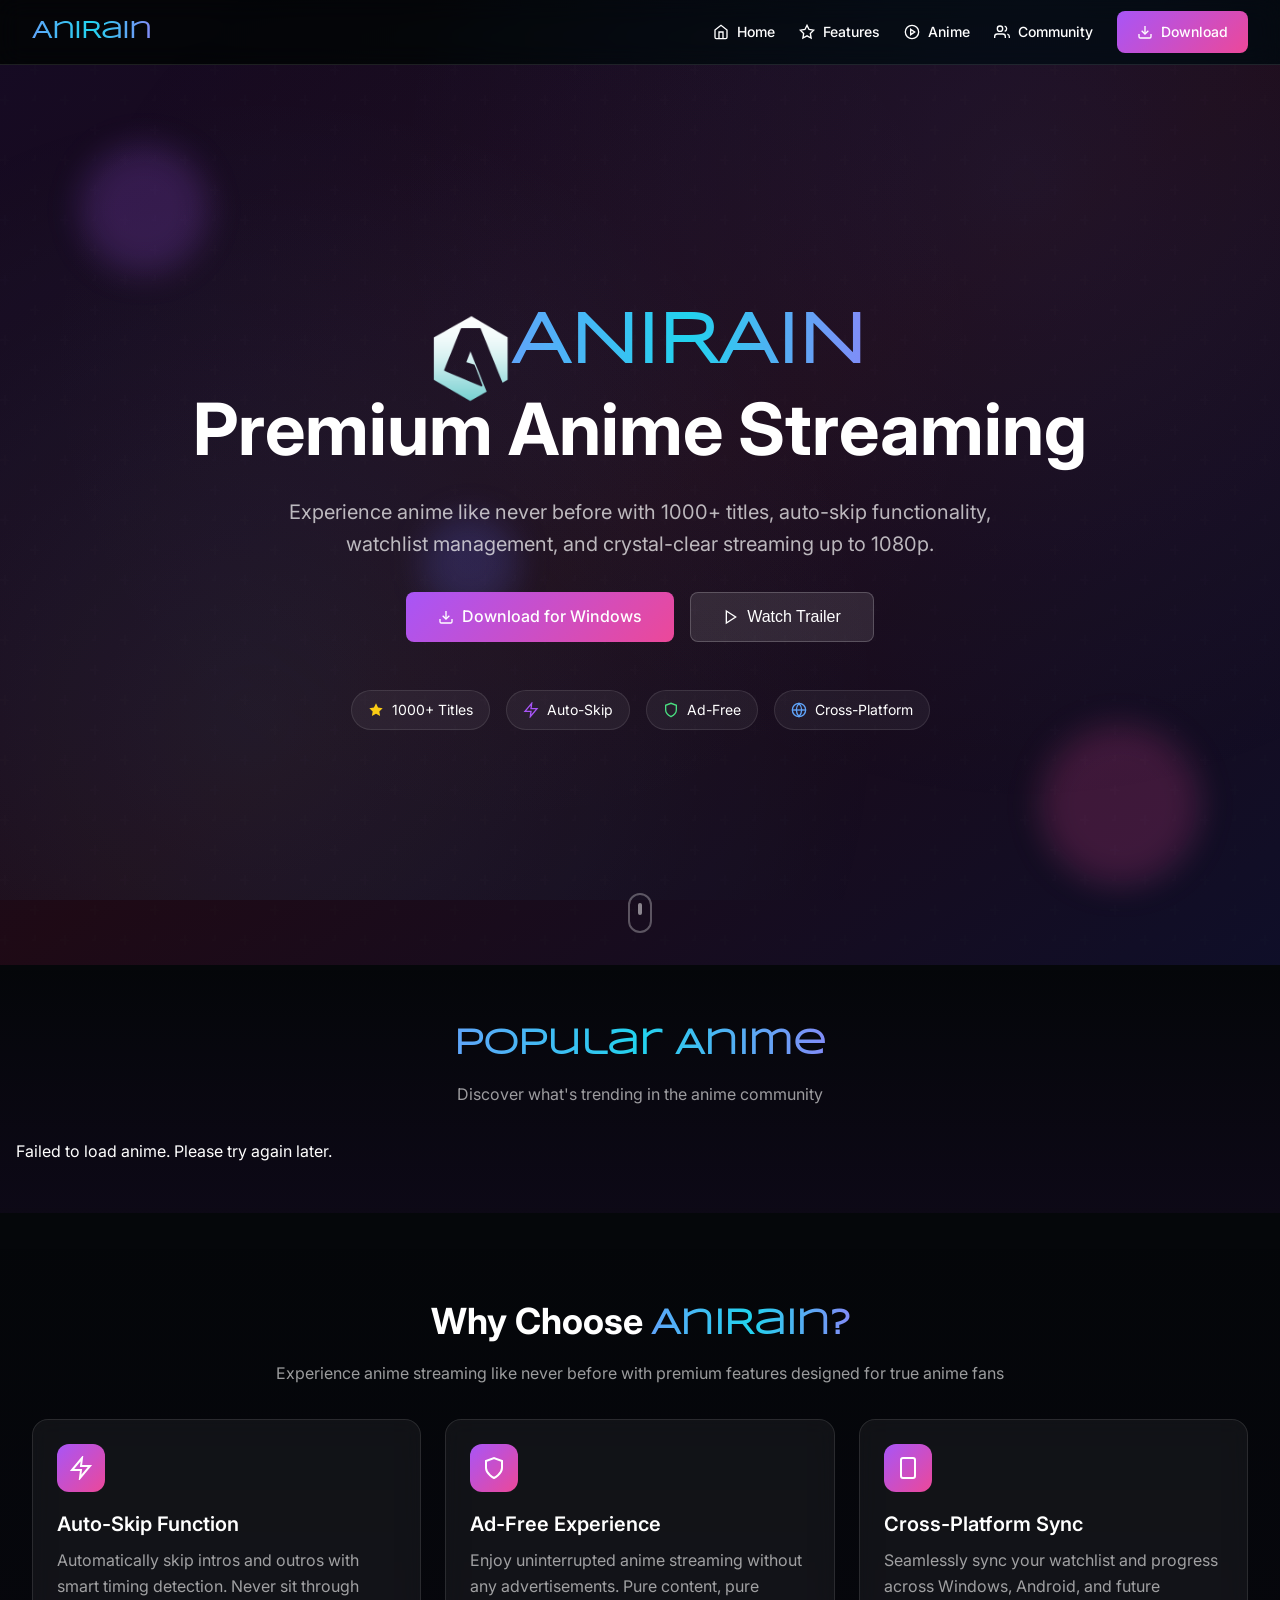
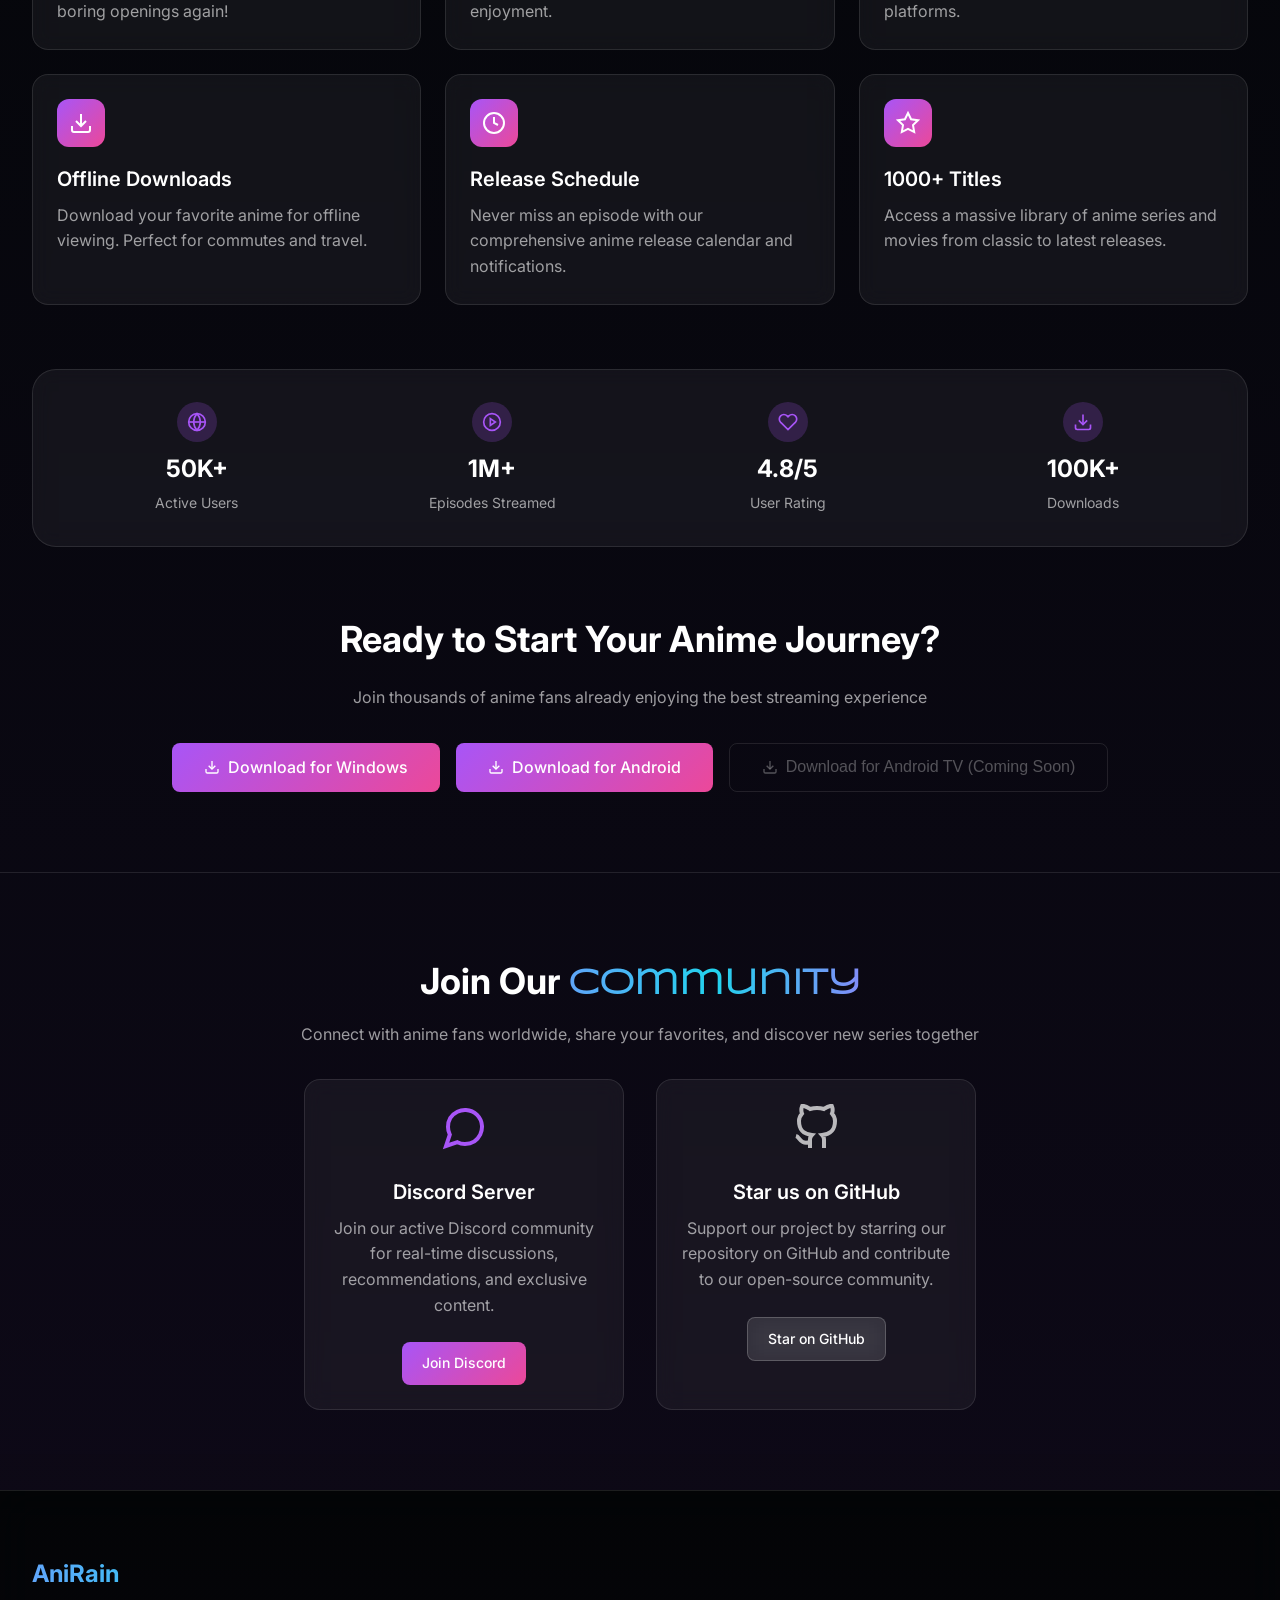
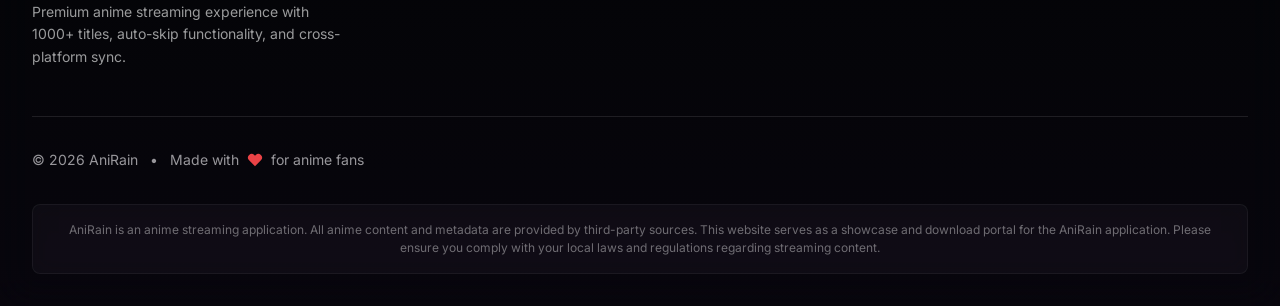
==== commit 4c840c47: "Update index.html" ====
--- a/docs/index.html
+++ b/docs/index.html
@@ -108,9 +108,8 @@
     <div class="hero-content">
       <div class="hero-text animate-fade-up">
         <h1 class="hero-title">
-          <img src="assets/logo2.png" id="logo-adaptive"> <br>
+          <img src="assets/logo2.png" id="logo-adaptive">
           <span class="text-gradient">ANIRAIN</span>
-          <br>
           Premium Anime Streaming
         </h1>
         
